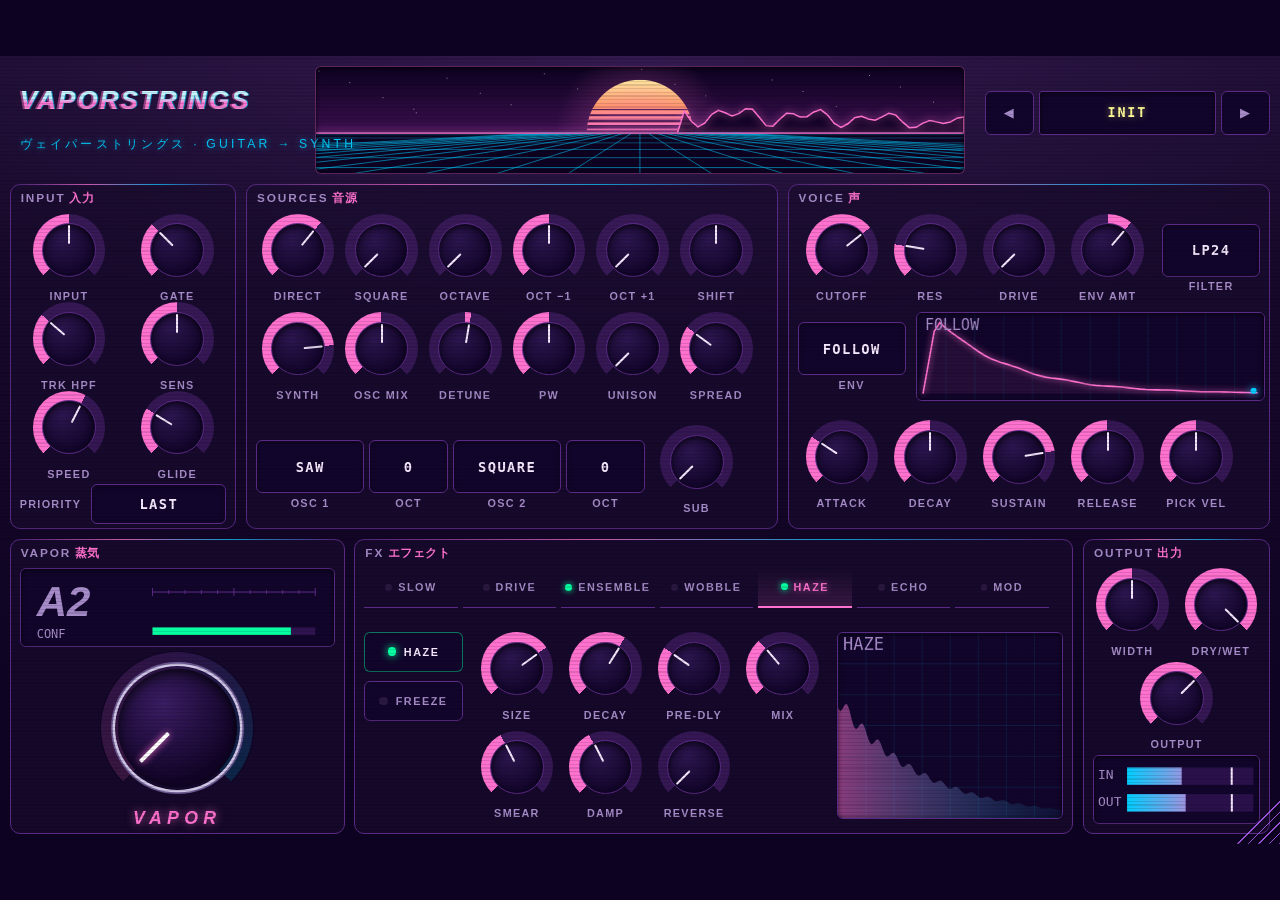
==== plugins/vaporstrings/Design/index.html @ a4a99c62 "feat(vaporstrings): Phase 2.1.1 skeleton - WebView UI + signal path Implemented: APVTS with all 82 p" ====
<!DOCTYPE html>
<html lang="en">
<head>
<meta charset="UTF-8">
<meta name="viewport" content="width=device-width, initial-scale=1.0">
<title>VaporStrings</title>
<!-- GENERATED by plugins/vaporstrings/tools/build-ui.js from Design/v1-ui-map.json — do not hand-edit.
     webview-008/011: all CSS and JavaScript are inline; no external files. -->
<style>


:root {
  
  --cols: 50;
  --rows: 27.5;

  
  --apc-letterbox: #000;

  
  --plate:      #1a1a1f;
  --plate-2:    #232329;
  --surface:    #101014;
  --inset:      #0a0a0d;
  --rule:       #3a3a45;
  --rule-2:     #2a2a33;
  --ink:        #f0f0f5;
  --ink-2:      #a0a0a5;
  --accent:     #ffc300;
  --grip-ink:   #4a4a55;

  --r-control:  4px;
  --r-panel:    6px;
  --font-ui:    "Roboto Mono", ui-monospace, monospace;

  --sh-recess:  inset 0 1px 3px rgba(0,0,0,.55);
  --sh-raised:  0 1px 0 rgba(255,255,255,.06), 0 3px 6px rgba(0,0,0,.35);
}


html {
  font-size: min(calc(100vw / var(--cols)), calc(100vh / var(--rows)));
}
body {
  margin: 0;
  min-height: 100vh;
  display: grid;
  place-items: center;
  overflow: hidden;
  background: var(--apc-letterbox);
  font-family: var(--font-ui);
  -webkit-user-select: none;
  user-select: none;
}


.apc-plate {
  position: relative;
  width:  calc(var(--cols) * 1rem);
  height: calc(var(--rows) * 1rem);
  background: var(--plate);
  overflow: hidden;
}


.apc-plate .apc-cell { position: absolute; box-sizing: border-box; }
.apc-cell { box-sizing: border-box; }


.apc-grip {
  position: absolute;
  right: 0;
  bottom: 0;
  width: 2.5rem;
  height: 2.5rem;
  cursor: nwse-resize;
  touch-action: none;
  z-index: 90;
}
.apc-grip::before {
  content: "";
  position: absolute;
  inset: 0;
  clip-path: polygon(100% 0, 0 100%, 100% 100%);
  background:
    repeating-linear-gradient(-45deg,
      var(--grip-ink) 0 1px,
      transparent 1px calc(.375rem));
  opacity: .8;
}
.apc-grip:hover::before { opacity: 1; }


.apc-section {
  position: absolute;
  box-sizing: border-box;
  background: var(--plate-2);
  border: 1px solid var(--rule-2);
  border-radius: var(--r-panel);
}




.apc-micro  { font-size: max(9px, .5rem);  }
.apc-label  { font-size: max(10px, .625rem); }
.apc-readout{ font-size: max(11px, .75rem); }




.apc-knob { display: flex; flex-direction: column; align-items: center; gap: .25rem; }
.apc-knob-dial {
  position: relative;
  flex: 1;
  aspect-ratio: 1;
  border-radius: 50%;
  background:
    radial-gradient(circle at 35% 30%, var(--plate-2), var(--inset) 75%);
  border: 1px solid var(--rule);
  box-shadow: var(--sh-raised);
}
.apc-knob-pointer {
  position: absolute;
  left: 50%; top: 8%;
  width: max(1px, .09rem);
  height: 30%;
  background: var(--accent);
  transform-origin: 50% 140%;
  transform: translateX(-50%) rotate(-135deg);
}
.apc-knob-label, .apc-ctl-label {
  font-size: var(--t-label, .5rem);
  font-weight: 600;
  letter-spacing: .12em;
  text-transform: uppercase;
  color: var(--ink-2);
  white-space: nowrap;
}


.apc-sec-tag {
  position: absolute; left: .375rem; top: .1875rem;
  font-size: .4rem; font-weight: 600; letter-spacing: .12em;
  text-transform: uppercase; color: var(--ink-2); opacity: .55;
  white-space: nowrap; pointer-events: none;
}


.apc-flip { display: flex; flex-direction: column; align-items: center; gap: .1875rem; }
.apc-flip-cap {
  position: relative;
  flex: 1;
  width: 100%;
  min-height: 1.25rem;
  border: 1px solid var(--rule);
  border-radius: var(--r-control);
  background: var(--plate-2);
  color: var(--ink);
  font-family: var(--font-ui);
  font-size: var(--t-value, .625rem);
  font-weight: 600;
  letter-spacing: .1em;
  cursor: pointer;
  box-shadow: var(--sh-raised);
}
.apc-flip-cap::after {
  content: ""; position: absolute; inset: 0;
  border-radius: inherit; pointer-events: none;
  box-shadow: var(--sh-recess); opacity: .4;
}
.apc-flip-cap:active { filter: brightness(1.15); }


.apc-psw {
  display: flex; align-items: center; justify-content: center;
  gap: .375rem;
  border: 1px solid var(--rule);
  border-radius: var(--r-control);
  background: var(--plate-2);
  color: var(--ink-2);
  font-family: var(--font-ui);
  font-size: var(--t-label, .5rem);
  font-weight: 600;
  letter-spacing: .14em;
  cursor: pointer;
  box-shadow: var(--sh-raised);
}
.apc-psw .led {
  width: .5rem; height: .5rem; border-radius: 50%;
  background: var(--ink-2); opacity: .35;
}
.apc-psw[aria-checked="true"] { color: var(--ink); }
.apc-psw[aria-checked="true"] .led {
  background: var(--accent); opacity: 1;
  box-shadow: 0 0 .5rem var(--accent);
}


.apc-fader { display: flex; flex-direction: column; align-items: center; gap: .25rem; }
.apc-fader-track {
  position: relative; flex: 1; width: .375rem;
  background: var(--inset); border-radius: 2px;
  box-shadow: var(--sh-recess);
}
.apc-fader-cap {
  position: absolute; left: 50%; top: 20%;
  width: 1.5rem; height: .625rem;
  transform: translate(-50%, -50%);
  background: var(--plate-2);
  border: 1px solid var(--rule);
  border-radius: 2px;
  box-shadow: var(--sh-raised);
}


.apc-screen {
  display: flex; align-items: center; justify-content: center;
  background: var(--inset);
  border-radius: 3px;
  box-shadow: var(--sh-recess);
  color: var(--accent);
  font-size: var(--t-readout, .6875rem);
  font-weight: 600;
  letter-spacing: .08em;
  font-variant-numeric: tabular-nums;
}


.apc-well {
  position: relative; overflow: hidden;
  background: var(--inset);
  border-radius: var(--r-control);
}
.apc-well::after {
  content: ""; position: absolute; inset: 0;
  border-radius: inherit; box-shadow: var(--sh-recess);
  pointer-events: none; z-index: 2;
}
.apc-well canvas { position: absolute; inset: 0; width: 100%; height: 100%; }


.apc-chip {
  display: flex; align-items: center; justify-content: center;
  border: 1px solid var(--rule-2);
  border-radius: 2px;
  background: var(--plate-2);
  color: var(--ink-2);
  font-family: var(--font-ui);
  font-size: var(--t-micro, .4375rem);
  font-weight: 600;
  letter-spacing: .1em;
  cursor: pointer;
}
.apc-chip:hover { border-color: var(--accent); color: var(--accent); }

:root {
  --cols: 65;
  --rows: 40;
  --apc-letterbox: var(--surface);
  --plate: #1a0b2e;
  --surface: #0d0221;
  --inset: #12052b;
  --rule: #5b2a86;
  --ink: #f6e9ff;
  --ink-dim: #a58bc7;
  --accent: #ff71ce;
  --accent-2: #01cdfe;
  --accent-3: #05ffa1;
  --accent-4: #b967ff;
  --sun: #fffb96;
  --warn: #ff4f6d;
  --grip-ink: #b967ff;
  --r-control: 6px;
  --r-panel: 10px;
  --font-ui: "Segoe UI", "Helvetica Neue", Arial, sans-serif;
  --font-display: "Eurostile", "Microgramma", "Segoe UI Black", "Arial Black", sans-serif;
  --font-mono: "Cascadia Mono", "Consolas", ui-monospace, monospace;
  --sh-recess: inset 0 1px 4px rgba(0,0,0,.7);
  --sh-raised: 0 0 0 1px rgba(255,113,206,.25), 0 4px 12px rgba(1,205,254,.18);
}

:root {
  --plate-2: #22103a;
  --rule-2: #3a1a5c;
  --ink-2: var(--ink-dim);
  --track: rgba(91, 42, 134, .45);
  --t-label: .55rem;
  --t-value: .7rem;
  --t-micro: .55rem;
  --t-readout: .75rem;
}

body { background: var(--surface); color: var(--ink); }

.apc-plate {
  background:
    radial-gradient(120% 60% at 50% 0%, rgba(185, 103, 255, .16), transparent 60%),
    linear-gradient(180deg, var(--plate) 0%, var(--surface) 100%);
}

.apc-plate::after {
  content: ""; position: absolute; inset: 0; pointer-events: none; z-index: 80;
  background: repeating-linear-gradient(180deg, transparent 0 .125rem, rgba(0, 0, 0, .12) .125rem .1875rem);
}

.apc-section {
  background: rgba(26, 11, 46, .65);
  border: 1px solid var(--rule);
  border-radius: var(--r-panel);
}
.apc-section::before {
  content: ""; position: absolute; left: .5rem; right: .5rem; top: -1px; height: 1px;
  background: linear-gradient(90deg, transparent, var(--accent), var(--accent-2), transparent);
  opacity: .8;
}
#sec-header { background: transparent; border: none; }
#sec-header::before { display: none; }
.apc-sec-tag {
  font-size: .6rem; opacity: 1; color: var(--ink-dim); top: .3rem; left: .5rem;
  letter-spacing: .16em;
}
.apc-sec-tag b { color: var(--accent); font-weight: 600; margin-left: .3em; letter-spacing: .05em; }

#ctl-title {
  display: flex; align-items: center;
  font-family: var(--font-display); font-size: 1.32rem; font-weight: 900; font-style: italic;
  letter-spacing: .08em; text-transform: uppercase; white-space: nowrap;
  background: linear-gradient(180deg, #ffffff 0%, #b9f2ff 45%, #ff71ce 55%, #ffd5f2 100%);
  -webkit-background-clip: text; background-clip: text; color: transparent;
  filter: drop-shadow(.06rem 0 0 rgba(1, 205, 254, .7)) drop-shadow(-.06rem 0 0 rgba(255, 113, 206, .5));
}
#ctl-subtitle {
  display: flex; align-items: center;
  font-size: .62rem; color: var(--accent-2); letter-spacing: .26em; white-space: nowrap;
  text-shadow: 0 0 .4rem rgba(1, 205, 254, .6);
}

.apc-well { background: var(--inset); border: 1px solid var(--rule); }
#cv-horizon { border-color: rgba(255, 113, 206, .35); }

.apc-knob { gap: .2rem; cursor: ns-resize; touch-action: none; }
.apc-knob-dial {
  --s: 0deg; --e: 0deg; --arc: var(--accent);
  border: none; box-shadow: none;
  background:
    conic-gradient(from -135deg, transparent 0 var(--s), var(--arc) var(--s) var(--e), transparent var(--e) 360deg),
    conic-gradient(from -135deg, var(--track) 0 270deg, transparent 270deg 360deg);
  transition: filter .15s;
}
.apc-knob-dial::before {
  content: ""; position: absolute; inset: 13%; border-radius: 50%;
  background: radial-gradient(circle at 38% 30%, #2d1650, var(--inset) 72%);
  border: 1px solid var(--rule);
  box-shadow: inset 0 .1rem .3rem rgba(0, 0, 0, .7);
}
.apc-knob-pointer {
  z-index: 1; top: 16%; height: 26%; width: max(1px, .1rem);
  background: var(--ink); border-radius: .05rem;
  transform-origin: 50% 131%;
}
.apc-knob:hover .apc-knob-dial::before { border-color: var(--accent-4); }
.apc-knob.is-active .apc-knob-dial { filter: drop-shadow(0 0 .35rem rgba(255, 113, 206, .65)); }
.apc-knob.is-neg .apc-knob-dial { --arc: var(--accent-2); }
.apc-knob .apc-ctl-label, .apc-knob .apc-knob-label { font-size: var(--t-label); color: var(--ink-dim); }
.apc-knob.show-value .apc-ctl-label {
  color: var(--ink); font-family: var(--font-mono); letter-spacing: .02em; text-transform: none;
}

.apc-knob.hero .apc-knob-dial {
  background:
    conic-gradient(from -135deg, #ff71ce 0deg, #b967ff 135deg, #01cdfe 270deg, transparent 270deg 360deg);
  -webkit-mask: none;
}
.apc-knob.hero .apc-knob-dial::after {   
  content: ""; position: absolute; inset: -1px; border-radius: 50%;
  background: conic-gradient(from -135deg, transparent 0 var(--e), rgba(13, 2, 33, .82) var(--e) 270deg, transparent 270deg);
}
.apc-knob.hero .apc-knob-dial::before {
  inset: 9%; z-index: 1;
  background:
    radial-gradient(circle at 50% 50%, rgba(255, 113, 206, calc(var(--v, 0) * 45 / 100)), transparent 62%),
    radial-gradient(circle at 38% 30%, #3a1d63, #120428 70%);
  border: .18rem solid transparent;
  background-clip: padding-box;
  box-shadow: 0 0 0 .12rem #cfc6e6, 0 0 0 .2rem #6b5a92, inset 0 .2rem .6rem rgba(0, 0, 0, .7),
              0 0 calc(.3rem + var(--v, 0) * 1.6rem) rgba(255, 113, 206, calc(.25 + var(--v, 0) * .6));
}
.apc-knob.hero .apc-knob-pointer { z-index: 2; width: .2rem; background: #fff; box-shadow: 0 0 .4rem var(--accent); top: 14%; }
.apc-knob.hero .apc-ctl-label {
  font-family: var(--font-display); font-size: .9rem; font-style: italic; letter-spacing: .3em;
  color: var(--accent); text-shadow: 0 0 .5rem rgba(255, 113, 206, .7);
}
@media (prefers-reduced-motion: no-preference) {
  .apc-knob.hero.is-hot .apc-knob-dial::before { animation: vs-shimmer 2.4s linear infinite; }
}
@keyframes vs-shimmer { 50% { filter: brightness(1.18) hue-rotate(-12deg); } }

.apc-flip-cap {
  background: var(--inset); border: 1px solid var(--rule); box-shadow: none;
  font-family: var(--font-mono); font-size: var(--t-value); color: var(--ink);
  min-height: 0;
}
.apc-flip-cap:hover { border-color: var(--accent-2); }
.apc-flip .apc-ctl-label { font-size: var(--t-label); color: var(--ink-dim); }
.apc-flip.inline { flex-direction: row-reverse; gap: .5rem; }
.apc-flip.inline .apc-flip-cap { flex: 1; height: 100%; }
.apc-flip.inline .apc-ctl-label { flex: none; }

.apc-psw {
  background: var(--inset); border: 1px solid var(--rule); box-shadow: none;
  font-size: var(--t-label); color: var(--ink-dim);
}
.apc-psw .led { background: #2a1840; opacity: 1; width: .45rem; height: .45rem; }
.apc-psw[aria-checked="true"] { color: var(--ink); border-color: rgba(5, 255, 161, .45); }
.apc-psw[aria-checked="true"] .led { background: var(--accent-3); box-shadow: 0 0 .45rem var(--accent-3); }
#ctl-haze_freeze[aria-checked="true"] { border-color: rgba(1, 205, 254, .55); }
#ctl-haze_freeze[aria-checked="true"] .led { background: var(--accent-2); box-shadow: 0 0 .5rem var(--accent-2); }
@media (prefers-reduced-motion: no-preference) {
  #ctl-haze_freeze[aria-checked="true"] .led { animation: vs-pulse 1.6s ease-in-out infinite; }
}
@keyframes vs-pulse { 50% { opacity: .35; } }
.is-dim { opacity: .38; }

.apc-chip {
  background: transparent; border: none; border-bottom: 1px solid var(--rule); border-radius: 0;
  color: var(--ink-dim); font-size: var(--t-micro); gap: .3rem; letter-spacing: .14em;
}
.apc-chip:hover { color: var(--ink); border-color: var(--accent-4); }
.vs-tab .led { width: .35rem; height: .35rem; border-radius: 50%; background: #2a1840; flex: none; }
.vs-tab.is-on .led { background: var(--accent-3); box-shadow: 0 0 .35rem var(--accent-3); }
.vs-tab.is-frozen .led { background: var(--accent-2); box-shadow: 0 0 .35rem var(--accent-2); }
.vs-tab.is-current {
  color: var(--accent); border-bottom: .125rem solid var(--accent);
  background: linear-gradient(0deg, rgba(255, 113, 206, .14), transparent);
  text-shadow: 0 0 .4rem rgba(255, 113, 206, .6);
}
#ctl-preset-prev, #ctl-preset-next {
  border: 1px solid var(--rule); border-radius: var(--r-control); background: var(--inset);
  font-size: .6rem; color: var(--ink-dim);
}

.apc-plate [data-page] { display: none; }
.apc-plate[data-fx="fx-slow"]  [data-page="fx-slow"],
.apc-plate[data-fx="fx-drive"] [data-page="fx-drive"],
.apc-plate[data-fx="fx-ens"]   [data-page="fx-ens"],
.apc-plate[data-fx="fx-wob"]   [data-page="fx-wob"],
.apc-plate[data-fx="fx-haze"]  [data-page="fx-haze"],
.apc-plate[data-fx="fx-echo"]  [data-page="fx-echo"],
.apc-plate[data-fx="fx-mod"]   [data-page="fx-mod"] { display: flex; }

.apc-screen {
  background: var(--inset); border: 1px solid var(--rule); color: var(--sun);
  font-family: var(--font-mono); font-size: .68rem; letter-spacing: .14em; cursor: pointer;
  text-shadow: 0 0 .35rem rgba(255, 251, 150, .45);
}
.apc-screen:hover { border-color: var(--accent-2); }
.vs-menu {
  position: absolute; z-index: 95; display: none;
  background: #12052bf2; border: 1px solid var(--accent-4); border-radius: var(--r-control);
  box-shadow: 0 .4rem 1.2rem rgba(0, 0, 0, .6), 0 0 .8rem rgba(185, 103, 255, .3);
  padding: .25rem 0; min-width: 9rem;
}
.vs-menu.open { display: block; }
.vs-menu div {
  padding: .3rem .8rem; font-family: var(--font-mono); font-size: .62rem; letter-spacing: .12em; color: var(--ink);
  cursor: pointer; white-space: nowrap;
}
.vs-menu div:hover { background: rgba(255, 113, 206, .18); color: var(--accent); }
.vs-menu div.sel { color: var(--sun); }

.apc-grip { --grip-ink: var(--accent-4); }

</style>
</head>
<body>
<div class="apc-plate" data-fx="fx-haze">
<div class="apc-cell apc-section" id="sec-header" style="left:0rem;top:0rem;width:65rem;height:6.25rem;"><span class="apc-sec-tag"></span></div>
<div class="apc-cell apc-section" id="sec-input" style="left:0.5rem;top:6.5rem;width:11.5rem;height:17.5rem;"><span class="apc-sec-tag">INPUT<b>入力</b></span></div>
<div class="apc-cell apc-section" id="sec-sources" style="left:12.5rem;top:6.5rem;width:27rem;height:17.5rem;"><span class="apc-sec-tag">SOURCES<b>音源</b></span></div>
<div class="apc-cell apc-section" id="sec-voice" style="left:40rem;top:6.5rem;width:24.5rem;height:17.5rem;"><span class="apc-sec-tag">VOICE<b>声</b></span></div>
<div class="apc-cell apc-section" id="sec-core" style="left:0.5rem;top:24.5rem;width:17rem;height:15rem;"><span class="apc-sec-tag">VAPOR<b>蒸気</b></span></div>
<div class="apc-cell apc-section" id="sec-fx" style="left:18rem;top:24.5rem;width:36.5rem;height:15rem;"><span class="apc-sec-tag">FX<b>エフェクト</b></span></div>
<div class="apc-cell apc-section" id="sec-output" style="left:55rem;top:24.5rem;width:9.5rem;height:15rem;"><span class="apc-sec-tag">OUTPUT<b>出力</b></span></div>
<div class="apc-cell apc-well" id="cv-horizon" style="left:16rem;top:0.5rem;width:33rem;height:5.5rem;"><canvas data-fit="fit_horizon"></canvas></div>
<div class="apc-cell apc-well" id="cv-env-curve" style="left:46.5rem;top:13rem;width:17.75rem;height:4.5rem;"><canvas data-fit="fit_env_curve"></canvas></div>
<div class="apc-cell apc-well" id="cv-tracking" style="left:1rem;top:26rem;width:16rem;height:4rem;"><canvas data-fit="fit_tracking"></canvas></div>
<div class="apc-cell apc-well" id="cv-fx-scope" style="left:42.5rem;top:29.25rem;width:11.5rem;height:9.5rem;"><canvas data-fit="fit_fx_scope"></canvas></div>
<div class="apc-cell apc-well" id="cv-io-meters" style="left:55.5rem;top:35.5rem;width:8.5rem;height:3.5rem;"><canvas data-fit="fit_io_meters"></canvas></div>
<div class="apc-cell" id="ctl-title" style="left:1rem;top:1rem;width:14rem;height:2.5rem;">VAPORSTRINGS</div>
<div class="apc-cell" id="ctl-subtitle" style="left:1rem;top:3.75rem;width:14rem;height:1.5rem;">ヴェイパーストリングス · GUITAR → SYNTH</div>
<button class="apc-cell apc-chip" id="ctl-preset-prev" style="left:50rem;top:1.75rem;width:2.5rem;height:2.25rem;">◀</button>
<div class="apc-cell apc-screen" id="ctl-preset-name" style="left:52.75rem;top:1.75rem;width:9rem;height:2.25rem;">—</div>
<button class="apc-cell apc-chip" id="ctl-preset-next" style="left:62rem;top:1.75rem;width:2.5rem;height:2.25rem;">▶</button>
<div class="apc-cell apc-knob" id="ctl-in_gain" data-param="in_gain" style="left:1rem;top:8rem;width:5rem;height:4.5rem;"><div class="apc-knob-dial"><div class="apc-knob-pointer"></div></div><div class="apc-ctl-label">INPUT</div></div>
<div class="apc-cell apc-knob" id="ctl-gate_thresh" data-param="gate_thresh" style="left:6.5rem;top:8rem;width:5rem;height:4.5rem;"><div class="apc-knob-dial"><div class="apc-knob-pointer"></div></div><div class="apc-ctl-label">GATE</div></div>
<div class="apc-cell apc-knob" id="ctl-track_hpf" data-param="track_hpf" style="left:1rem;top:12.5rem;width:5rem;height:4.5rem;"><div class="apc-knob-dial"><div class="apc-knob-pointer"></div></div><div class="apc-ctl-label">TRK HPF</div></div>
<div class="apc-cell apc-knob" id="ctl-track_sens" data-param="track_sens" style="left:6.5rem;top:12.5rem;width:5rem;height:4.5rem;"><div class="apc-knob-dial"><div class="apc-knob-pointer"></div></div><div class="apc-ctl-label">SENS</div></div>
<div class="apc-cell apc-knob" id="ctl-track_speed" data-param="track_speed" style="left:1rem;top:17rem;width:5rem;height:4.5rem;"><div class="apc-knob-dial"><div class="apc-knob-pointer"></div></div><div class="apc-ctl-label">SPEED</div></div>
<div class="apc-cell apc-knob" id="ctl-glide" data-param="glide" style="left:6.5rem;top:17rem;width:5rem;height:4.5rem;"><div class="apc-knob-dial"><div class="apc-knob-pointer"></div></div><div class="apc-ctl-label">GLIDE</div></div>
<div class="apc-cell apc-flip inline" id="ctl-note_priority" data-param="note_priority" style="left:1rem;top:21.75rem;width:10.5rem;height:2rem;"><button class="apc-flip-cap"><span class="apc-flip-value"></span></button><div class="apc-ctl-label">PRIORITY</div></div>
<div class="apc-cell apc-knob" id="ctl-src_direct_lvl" data-param="src_direct_lvl" style="left:13rem;top:8rem;width:4.25rem;height:4.5rem;"><div class="apc-knob-dial"><div class="apc-knob-pointer"></div></div><div class="apc-ctl-label">DIRECT</div></div>
<div class="apc-cell apc-knob" id="ctl-direct_square" data-param="direct_square" style="left:17.25rem;top:8rem;width:4.25rem;height:4.5rem;"><div class="apc-knob-dial"><div class="apc-knob-pointer"></div></div><div class="apc-ctl-label">SQUARE</div></div>
<div class="apc-cell apc-knob" id="ctl-src_oct_lvl" data-param="src_oct_lvl" style="left:21.5rem;top:8rem;width:4.25rem;height:4.5rem;"><div class="apc-knob-dial"><div class="apc-knob-pointer"></div></div><div class="apc-ctl-label">OCTAVE</div></div>
<div class="apc-cell apc-knob" id="ctl-oct_down" data-param="oct_down" style="left:25.75rem;top:8rem;width:4.25rem;height:4.5rem;"><div class="apc-knob-dial"><div class="apc-knob-pointer"></div></div><div class="apc-ctl-label">OCT −1</div></div>
<div class="apc-cell apc-knob" id="ctl-oct_up" data-param="oct_up" style="left:30rem;top:8rem;width:4.25rem;height:4.5rem;"><div class="apc-knob-dial"><div class="apc-knob-pointer"></div></div><div class="apc-ctl-label">OCT +1</div></div>
<div class="apc-cell apc-knob" id="ctl-oct_shift" data-param="oct_shift" style="left:34.25rem;top:8rem;width:4.25rem;height:4.5rem;"><div class="apc-knob-dial"><div class="apc-knob-pointer"></div></div><div class="apc-ctl-label">SHIFT</div></div>
<div class="apc-cell apc-knob" id="ctl-src_synth_lvl" data-param="src_synth_lvl" style="left:13rem;top:13rem;width:4.25rem;height:4.5rem;"><div class="apc-knob-dial"><div class="apc-knob-pointer"></div></div><div class="apc-ctl-label">SYNTH</div></div>
<div class="apc-cell apc-knob" id="ctl-osc_mix" data-param="osc_mix" style="left:17.25rem;top:13rem;width:4.25rem;height:4.5rem;"><div class="apc-knob-dial"><div class="apc-knob-pointer"></div></div><div class="apc-ctl-label">OSC MIX</div></div>
<div class="apc-cell apc-knob" id="ctl-osc2_detune" data-param="osc2_detune" style="left:21.5rem;top:13rem;width:4.25rem;height:4.5rem;"><div class="apc-knob-dial"><div class="apc-knob-pointer"></div></div><div class="apc-ctl-label">DETUNE</div></div>
<div class="apc-cell apc-knob" id="ctl-pulse_width" data-param="pulse_width" style="left:25.75rem;top:13rem;width:4.25rem;height:4.5rem;"><div class="apc-knob-dial"><div class="apc-knob-pointer"></div></div><div class="apc-ctl-label">PW</div></div>
<div class="apc-cell apc-knob" id="ctl-unison" data-param="unison" style="left:30rem;top:13rem;width:4.25rem;height:4.5rem;"><div class="apc-knob-dial"><div class="apc-knob-pointer"></div></div><div class="apc-ctl-label">UNISON</div></div>
<div class="apc-cell apc-knob" id="ctl-unison_spread" data-param="unison_spread" style="left:34.25rem;top:13rem;width:4.25rem;height:4.5rem;"><div class="apc-knob-dial"><div class="apc-knob-pointer"></div></div><div class="apc-ctl-label">SPREAD</div></div>
<div class="apc-cell apc-flip" id="ctl-osc1_wave" data-param="osc1_wave" style="left:13rem;top:19.5rem;width:5.5rem;height:3.5rem;"><button class="apc-flip-cap"><span class="apc-flip-value"></span></button><div class="apc-ctl-label">OSC 1</div></div>
<div class="apc-cell apc-flip" id="ctl-osc1_oct" data-param="osc1_oct" style="left:18.75rem;top:19.5rem;width:4rem;height:3.5rem;"><button class="apc-flip-cap"><span class="apc-flip-value"></span></button><div class="apc-ctl-label">OCT</div></div>
<div class="apc-cell apc-flip" id="ctl-osc2_wave" data-param="osc2_wave" style="left:23rem;top:19.5rem;width:5.5rem;height:3.5rem;"><button class="apc-flip-cap"><span class="apc-flip-value"></span></button><div class="apc-ctl-label">OSC 2</div></div>
<div class="apc-cell apc-flip" id="ctl-osc2_oct" data-param="osc2_oct" style="left:28.75rem;top:19.5rem;width:4rem;height:3.5rem;"><button class="apc-flip-cap"><span class="apc-flip-value"></span></button><div class="apc-ctl-label">OCT</div></div>
<div class="apc-cell apc-knob" id="ctl-sub_lvl" data-param="sub_lvl" style="left:33.25rem;top:18.75rem;width:4.25rem;height:4.5rem;"><div class="apc-knob-dial"><div class="apc-knob-pointer"></div></div><div class="apc-ctl-label">SUB</div></div>
<div class="apc-cell apc-knob" id="ctl-flt_cutoff" data-param="flt_cutoff" style="left:40.5rem;top:8rem;width:4.5rem;height:4.5rem;"><div class="apc-knob-dial"><div class="apc-knob-pointer"></div></div><div class="apc-ctl-label">CUTOFF</div></div>
<div class="apc-cell apc-knob" id="ctl-flt_res" data-param="flt_res" style="left:45rem;top:8rem;width:4.5rem;height:4.5rem;"><div class="apc-knob-dial"><div class="apc-knob-pointer"></div></div><div class="apc-ctl-label">RES</div></div>
<div class="apc-cell apc-knob" id="ctl-flt_drive" data-param="flt_drive" style="left:49.5rem;top:8rem;width:4.5rem;height:4.5rem;"><div class="apc-knob-dial"><div class="apc-knob-pointer"></div></div><div class="apc-ctl-label">DRIVE</div></div>
<div class="apc-cell apc-knob" id="ctl-flt_env_amt" data-param="flt_env_amt" style="left:54rem;top:8rem;width:4.5rem;height:4.5rem;"><div class="apc-knob-dial"><div class="apc-knob-pointer"></div></div><div class="apc-ctl-label">ENV AMT</div></div>
<div class="apc-cell apc-flip" id="ctl-flt_type" data-param="flt_type" style="left:59rem;top:8.5rem;width:5rem;height:3.5rem;"><button class="apc-flip-cap"><span class="apc-flip-value"></span></button><div class="apc-ctl-label">FILTER</div></div>
<div class="apc-cell apc-flip" id="ctl-env_mode" data-param="env_mode" style="left:40.5rem;top:13.5rem;width:5.5rem;height:3.5rem;"><button class="apc-flip-cap"><span class="apc-flip-value"></span></button><div class="apc-ctl-label">ENV</div></div>
<div class="apc-cell apc-knob" id="ctl-env_attack" data-param="env_attack" style="left:40.5rem;top:18.5rem;width:4.5rem;height:4.5rem;"><div class="apc-knob-dial"><div class="apc-knob-pointer"></div></div><div class="apc-ctl-label">ATTACK</div></div>
<div class="apc-cell apc-knob" id="ctl-env_decay" data-param="env_decay" style="left:45rem;top:18.5rem;width:4.5rem;height:4.5rem;"><div class="apc-knob-dial"><div class="apc-knob-pointer"></div></div><div class="apc-ctl-label">DECAY</div></div>
<div class="apc-cell apc-knob" id="ctl-env_sustain" data-param="env_sustain" style="left:49.5rem;top:18.5rem;width:4.5rem;height:4.5rem;"><div class="apc-knob-dial"><div class="apc-knob-pointer"></div></div><div class="apc-ctl-label">SUSTAIN</div></div>
<div class="apc-cell apc-knob" id="ctl-env_release" data-param="env_release" style="left:54rem;top:18.5rem;width:4.5rem;height:4.5rem;"><div class="apc-knob-dial"><div class="apc-knob-pointer"></div></div><div class="apc-ctl-label">RELEASE</div></div>
<div class="apc-cell apc-knob" id="ctl-vel_sens" data-param="vel_sens" style="left:58.5rem;top:18.5rem;width:4.5rem;height:4.5rem;"><div class="apc-knob-dial"><div class="apc-knob-pointer"></div></div><div class="apc-ctl-label">PICK VEL</div></div>
<div class="apc-cell apc-knob hero" id="ctl-vapor" data-param="vapor" style="left:4.5rem;top:30.25rem;width:9rem;height:9rem;"><div class="apc-knob-dial"><div class="apc-knob-pointer"></div></div><div class="apc-ctl-label">VAPOR</div></div>
<button class="apc-cell apc-chip vs-tab" id="ctl-tab-slow" data-tab="fx-slow" style="left:18.5rem;top:26rem;width:4.75rem;height:2rem;"><span class="led"></span>SLOW</button>
<button class="apc-cell apc-chip vs-tab" id="ctl-tab-drive" data-tab="fx-drive" style="left:23.5rem;top:26rem;width:4.75rem;height:2rem;"><span class="led"></span>DRIVE</button>
<button class="apc-cell apc-chip vs-tab" id="ctl-tab-ens" data-tab="fx-ens" style="left:28.5rem;top:26rem;width:4.75rem;height:2rem;"><span class="led"></span>ENSEMBLE</button>
<button class="apc-cell apc-chip vs-tab" id="ctl-tab-wob" data-tab="fx-wob" style="left:33.5rem;top:26rem;width:4.75rem;height:2rem;"><span class="led"></span>WOBBLE</button>
<button class="apc-cell apc-chip vs-tab" id="ctl-tab-haze" data-tab="fx-haze" style="left:38.5rem;top:26rem;width:4.75rem;height:2rem;"><span class="led"></span>HAZE</button>
<button class="apc-cell apc-chip vs-tab" id="ctl-tab-echo" data-tab="fx-echo" style="left:43.5rem;top:26rem;width:4.75rem;height:2rem;"><span class="led"></span>ECHO</button>
<button class="apc-cell apc-chip vs-tab" id="ctl-tab-mod" data-tab="fx-mod" style="left:48.5rem;top:26rem;width:4.75rem;height:2rem;"><span class="led"></span>MOD</button>
<button class="apc-cell apc-psw" id="ctl-haze_on" data-param="haze_on" data-page="fx-haze" aria-checked="false" style="left:18.5rem;top:29.25rem;width:5rem;height:2rem;"><span class="led"></span><span>HAZE</span></button>
<button class="apc-cell apc-psw" id="ctl-haze_freeze" data-param="haze_freeze" data-page="fx-haze" aria-checked="false" style="left:18.5rem;top:31.75rem;width:5rem;height:2rem;"><span class="led"></span><span>FREEZE</span></button>
<div class="apc-cell apc-knob" id="ctl-haze_size" data-param="haze_size" data-page="fx-haze" style="left:24rem;top:29.25rem;width:4.5rem;height:4.5rem;"><div class="apc-knob-dial"><div class="apc-knob-pointer"></div></div><div class="apc-ctl-label">SIZE</div></div>
<div class="apc-cell apc-knob" id="ctl-haze_decay" data-param="haze_decay" data-page="fx-haze" style="left:28.5rem;top:29.25rem;width:4.5rem;height:4.5rem;"><div class="apc-knob-dial"><div class="apc-knob-pointer"></div></div><div class="apc-ctl-label">DECAY</div></div>
<div class="apc-cell apc-knob" id="ctl-haze_predelay" data-param="haze_predelay" data-page="fx-haze" style="left:33rem;top:29.25rem;width:4.5rem;height:4.5rem;"><div class="apc-knob-dial"><div class="apc-knob-pointer"></div></div><div class="apc-ctl-label">PRE-DLY</div></div>
<div class="apc-cell apc-knob" id="ctl-haze_mix" data-param="haze_mix" data-page="fx-haze" style="left:37.5rem;top:29.25rem;width:4.5rem;height:4.5rem;"><div class="apc-knob-dial"><div class="apc-knob-pointer"></div></div><div class="apc-ctl-label">MIX</div></div>
<div class="apc-cell apc-knob" id="ctl-haze_mod" data-param="haze_mod" data-page="fx-haze" style="left:24rem;top:34.25rem;width:4.5rem;height:4.5rem;"><div class="apc-knob-dial"><div class="apc-knob-pointer"></div></div><div class="apc-ctl-label">SMEAR</div></div>
<div class="apc-cell apc-knob" id="ctl-haze_damp" data-param="haze_damp" data-page="fx-haze" style="left:28.5rem;top:34.25rem;width:4.5rem;height:4.5rem;"><div class="apc-knob-dial"><div class="apc-knob-pointer"></div></div><div class="apc-ctl-label">DAMP</div></div>
<div class="apc-cell apc-knob" id="ctl-haze_reverse" data-param="haze_reverse" data-page="fx-haze" style="left:33rem;top:34.25rem;width:4.5rem;height:4.5rem;"><div class="apc-knob-dial"><div class="apc-knob-pointer"></div></div><div class="apc-ctl-label">REVERSE</div></div>
<button class="apc-cell apc-psw" id="ctl-slow_on" data-param="slow_on" data-page="fx-slow" aria-checked="false" style="left:18.5rem;top:29.25rem;width:5rem;height:2rem;"><span class="led"></span><span>SLOW</span></button>
<div class="apc-cell apc-knob" id="ctl-slow_pitch" data-param="slow_pitch" data-page="fx-slow" style="left:24rem;top:29.25rem;width:4.5rem;height:4.5rem;"><div class="apc-knob-dial"><div class="apc-knob-pointer"></div></div><div class="apc-ctl-label">PITCH</div></div>
<div class="apc-cell apc-knob" id="ctl-slow_drift" data-param="slow_drift" data-page="fx-slow" style="left:28.5rem;top:29.25rem;width:4.5rem;height:4.5rem;"><div class="apc-knob-dial"><div class="apc-knob-pointer"></div></div><div class="apc-ctl-label">DRIFT</div></div>
<button class="apc-cell apc-psw" id="ctl-drive_on" data-param="drive_on" data-page="fx-drive" aria-checked="false" style="left:18.5rem;top:29.25rem;width:5rem;height:2rem;"><span class="led"></span><span>DRIVE</span></button>
<div class="apc-cell apc-flip" id="ctl-drive_mode" data-param="drive_mode" data-page="fx-drive" style="left:18.5rem;top:31.75rem;width:5rem;height:3.5rem;"><button class="apc-flip-cap"><span class="apc-flip-value"></span></button><div class="apc-ctl-label">MODE</div></div>
<div class="apc-cell apc-knob" id="ctl-drive_amt" data-param="drive_amt" data-page="fx-drive" style="left:24rem;top:29.25rem;width:4.5rem;height:4.5rem;"><div class="apc-knob-dial"><div class="apc-knob-pointer"></div></div><div class="apc-ctl-label">AMOUNT</div></div>
<div class="apc-cell apc-knob" id="ctl-drive_tone" data-param="drive_tone" data-page="fx-drive" style="left:28.5rem;top:29.25rem;width:4.5rem;height:4.5rem;"><div class="apc-knob-dial"><div class="apc-knob-pointer"></div></div><div class="apc-ctl-label">TONE</div></div>
<button class="apc-cell apc-psw" id="ctl-ens_on" data-param="ens_on" data-page="fx-ens" aria-checked="false" style="left:18.5rem;top:29.25rem;width:5rem;height:2rem;"><span class="led"></span><span>ENSEMBLE</span></button>
<div class="apc-cell apc-flip" id="ctl-ens_mode" data-param="ens_mode" data-page="fx-ens" style="left:18.5rem;top:31.75rem;width:5rem;height:3.5rem;"><button class="apc-flip-cap"><span class="apc-flip-value"></span></button><div class="apc-ctl-label">MODE</div></div>
<div class="apc-cell apc-knob" id="ctl-ens_rate" data-param="ens_rate" data-page="fx-ens" style="left:24rem;top:29.25rem;width:4.5rem;height:4.5rem;"><div class="apc-knob-dial"><div class="apc-knob-pointer"></div></div><div class="apc-ctl-label">RATE</div></div>
<div class="apc-cell apc-knob" id="ctl-ens_depth" data-param="ens_depth" data-page="fx-ens" style="left:28.5rem;top:29.25rem;width:4.5rem;height:4.5rem;"><div class="apc-knob-dial"><div class="apc-knob-pointer"></div></div><div class="apc-ctl-label">DEPTH</div></div>
<div class="apc-cell apc-knob" id="ctl-ens_mix" data-param="ens_mix" data-page="fx-ens" style="left:33rem;top:29.25rem;width:4.5rem;height:4.5rem;"><div class="apc-knob-dial"><div class="apc-knob-pointer"></div></div><div class="apc-ctl-label">MIX</div></div>
<button class="apc-cell apc-psw" id="ctl-wob_on" data-param="wob_on" data-page="fx-wob" aria-checked="false" style="left:18.5rem;top:29.25rem;width:5rem;height:2rem;"><span class="led"></span><span>WOBBLE</span></button>
<div class="apc-cell apc-knob" id="ctl-wob_wow" data-param="wob_wow" data-page="fx-wob" style="left:24rem;top:29.25rem;width:4.5rem;height:4.5rem;"><div class="apc-knob-dial"><div class="apc-knob-pointer"></div></div><div class="apc-ctl-label">WOW</div></div>
<div class="apc-cell apc-knob" id="ctl-wob_flutter" data-param="wob_flutter" data-page="fx-wob" style="left:28.5rem;top:29.25rem;width:4.5rem;height:4.5rem;"><div class="apc-knob-dial"><div class="apc-knob-pointer"></div></div><div class="apc-ctl-label">FLUTTER</div></div>
<div class="apc-cell apc-knob" id="ctl-wob_age" data-param="wob_age" data-page="fx-wob" style="left:33rem;top:29.25rem;width:4.5rem;height:4.5rem;"><div class="apc-knob-dial"><div class="apc-knob-pointer"></div></div><div class="apc-ctl-label">AGE</div></div>
<div class="apc-cell apc-knob" id="ctl-wob_dropout" data-param="wob_dropout" data-page="fx-wob" style="left:37.5rem;top:29.25rem;width:4.5rem;height:4.5rem;"><div class="apc-knob-dial"><div class="apc-knob-pointer"></div></div><div class="apc-ctl-label">DROPOUTS</div></div>
<button class="apc-cell apc-psw" id="ctl-echo_on" data-param="echo_on" data-page="fx-echo" aria-checked="false" style="left:18.5rem;top:29.25rem;width:5rem;height:2rem;"><span class="led"></span><span>ECHO</span></button>
<button class="apc-cell apc-psw" id="ctl-echo_sync" data-param="echo_sync" data-page="fx-echo" aria-checked="false" style="left:18.5rem;top:31.75rem;width:5rem;height:2rem;"><span class="led"></span><span>SYNC</span></button>
<div class="apc-cell apc-flip" id="ctl-echo_div" data-param="echo_div" data-page="fx-echo" style="left:18.5rem;top:34.25rem;width:5rem;height:3.5rem;"><button class="apc-flip-cap"><span class="apc-flip-value"></span></button><div class="apc-ctl-label">DIVISION</div></div>
<div class="apc-cell apc-knob" id="ctl-echo_time" data-param="echo_time" data-page="fx-echo" style="left:24rem;top:29.25rem;width:4.5rem;height:4.5rem;"><div class="apc-knob-dial"><div class="apc-knob-pointer"></div></div><div class="apc-ctl-label">TIME</div></div>
<div class="apc-cell apc-knob" id="ctl-echo_fb" data-param="echo_fb" data-page="fx-echo" style="left:28.5rem;top:29.25rem;width:4.5rem;height:4.5rem;"><div class="apc-knob-dial"><div class="apc-knob-pointer"></div></div><div class="apc-ctl-label">FEEDBACK</div></div>
<div class="apc-cell apc-knob" id="ctl-echo_tone" data-param="echo_tone" data-page="fx-echo" style="left:33rem;top:29.25rem;width:4.5rem;height:4.5rem;"><div class="apc-knob-dial"><div class="apc-knob-pointer"></div></div><div class="apc-ctl-label">TONE</div></div>
<div class="apc-cell apc-knob" id="ctl-echo_mix" data-param="echo_mix" data-page="fx-echo" style="left:37.5rem;top:29.25rem;width:4.5rem;height:4.5rem;"><div class="apc-knob-dial"><div class="apc-knob-pointer"></div></div><div class="apc-ctl-label">MIX</div></div>
<div class="apc-cell apc-flip" id="ctl-lfo1_shape" data-param="lfo1_shape" data-page="fx-mod" style="left:18.5rem;top:29.75rem;width:4.5rem;height:3.5rem;"><button class="apc-flip-cap"><span class="apc-flip-value"></span></button><div class="apc-ctl-label">LFO 1</div></div>
<div class="apc-cell apc-flip" id="ctl-lfo1_dest" data-param="lfo1_dest" data-page="fx-mod" style="left:23.25rem;top:29.75rem;width:5.25rem;height:3.5rem;"><button class="apc-flip-cap"><span class="apc-flip-value"></span></button><div class="apc-ctl-label">DEST</div></div>
<div class="apc-cell apc-knob" id="ctl-lfo1_rate" data-param="lfo1_rate" data-page="fx-mod" style="left:28.75rem;top:29.25rem;width:4.25rem;height:4.5rem;"><div class="apc-knob-dial"><div class="apc-knob-pointer"></div></div><div class="apc-ctl-label">RATE</div></div>
<div class="apc-cell apc-knob" id="ctl-lfo1_amt" data-param="lfo1_amt" data-page="fx-mod" style="left:33.25rem;top:29.25rem;width:4.25rem;height:4.5rem;"><div class="apc-knob-dial"><div class="apc-knob-pointer"></div></div><div class="apc-ctl-label">AMOUNT</div></div>
<button class="apc-cell apc-psw" id="ctl-lfo1_sync" data-param="lfo1_sync" data-page="fx-mod" aria-checked="false" style="left:37.75rem;top:30.25rem;width:4.25rem;height:2rem;"><span class="led"></span><span>SYNC</span></button>
<div class="apc-cell apc-flip" id="ctl-lfo2_shape" data-param="lfo2_shape" data-page="fx-mod" style="left:18.5rem;top:34.75rem;width:4.5rem;height:3.5rem;"><button class="apc-flip-cap"><span class="apc-flip-value"></span></button><div class="apc-ctl-label">LFO 2</div></div>
<div class="apc-cell apc-flip" id="ctl-lfo2_dest" data-param="lfo2_dest" data-page="fx-mod" style="left:23.25rem;top:34.75rem;width:5.25rem;height:3.5rem;"><button class="apc-flip-cap"><span class="apc-flip-value"></span></button><div class="apc-ctl-label">DEST</div></div>
<div class="apc-cell apc-knob" id="ctl-lfo2_rate" data-param="lfo2_rate" data-page="fx-mod" style="left:28.75rem;top:34.25rem;width:4.25rem;height:4.5rem;"><div class="apc-knob-dial"><div class="apc-knob-pointer"></div></div><div class="apc-ctl-label">RATE</div></div>
<div class="apc-cell apc-knob" id="ctl-lfo2_amt" data-param="lfo2_amt" data-page="fx-mod" style="left:33.25rem;top:34.25rem;width:4.25rem;height:4.5rem;"><div class="apc-knob-dial"><div class="apc-knob-pointer"></div></div><div class="apc-ctl-label">AMOUNT</div></div>
<button class="apc-cell apc-psw" id="ctl-lfo2_sync" data-param="lfo2_sync" data-page="fx-mod" aria-checked="false" style="left:37.75rem;top:35.25rem;width:4.25rem;height:2rem;"><span class="led"></span><span>SYNC</span></button>
<div class="apc-cell apc-knob" id="ctl-width" data-param="width" style="left:55.25rem;top:26rem;width:4.5rem;height:4.5rem;"><div class="apc-knob-dial"><div class="apc-knob-pointer"></div></div><div class="apc-ctl-label">WIDTH</div></div>
<div class="apc-cell apc-knob" id="ctl-dry_wet" data-param="dry_wet" style="left:59.75rem;top:26rem;width:4.5rem;height:4.5rem;"><div class="apc-knob-dial"><div class="apc-knob-pointer"></div></div><div class="apc-ctl-label">DRY/WET</div></div>
<div class="apc-cell apc-knob" id="ctl-out_gain" data-param="out_gain" style="left:57.5rem;top:30.75rem;width:4.5rem;height:4.5rem;"><div class="apc-knob-dial"><div class="apc-knob-pointer"></div></div><div class="apc-ctl-label">OUTPUT</div></div>
<div class="apc-grip" id="ctl-grip" title="Drag to resize"></div>
</div>
<script>
/* webview-008: the ENTIRE UI runtime lives in this single inline script. */
window.VS_NATIVE = typeof window.__JUCE__ !== "undefined";
(function () {
/*!
  ==============================================================================

   This file is part of the JUCE framework.
   Copyright (c) Raw Material Software Limited

   JUCE is an open source framework subject to commercial or open source
   licensing.

   By downloading, installing, or using the JUCE framework, or combining the
   JUCE framework with any other source code, object code, content or any other
   copyrightable work, you agree to the terms of the JUCE End User Licence
   Agreement, and all incorporated terms including the JUCE Privacy Policy and
   the JUCE Website Terms of Service, as applicable, which will bind you. If you
   do not agree to the terms of these agreements, we will not license the JUCE
   framework to you, and you must discontinue the installation or download
   process and cease use of the JUCE framework.

   JUCE End User Licence Agreement: https://juce.com/legal/juce-9-licence/
   JUCE Privacy Policy: https://juce.com/juce-privacy-policy
   JUCE Website Terms of Service: https://juce.com/juce-website-terms-of-service/

   Or:

   You may also use this code under the terms of the AGPLv3:
   https://www.gnu.org/licenses/agpl-3.0.en.html

   THE JUCE FRAMEWORK IS PROVIDED "AS IS" WITHOUT ANY WARRANTY, AND ALL
   WARRANTIES, WHETHER EXPRESSED OR IMPLIED, INCLUDING WARRANTY OF
   MERCHANTABILITY OR FITNESS FOR A PARTICULAR PURPOSE, ARE DISCLAIMED.

  ==============================================================================
*/
var __getOwnPropSymbols = Object.getOwnPropertySymbols;
var __hasOwnProp = Object.prototype.hasOwnProperty;
var __propIsEnum = Object.prototype.propertyIsEnumerable;
var __typeError = (msg) => {
  throw TypeError(msg);
};
var __objRest = (source, exclude) => {
  var target = {};
  for (var prop in source)
    if (__hasOwnProp.call(source, prop) && exclude.indexOf(prop) < 0)
      target[prop] = source[prop];
  if (source != null && __getOwnPropSymbols)
    for (var prop of __getOwnPropSymbols(source)) {
      if (exclude.indexOf(prop) < 0 && __propIsEnum.call(source, prop))
        target[prop] = source[prop];
    }
  return target;
};
var __accessCheck = (obj, member, msg) => member.has(obj) || __typeError("Cannot " + msg);
var __privateAdd = (obj, member, value) => member.has(obj) ? __typeError("Cannot add the same private member more than once") : member instanceof WeakSet ? member.add(obj) : member.set(obj, value);
var __privateMethod = (obj, member, method) => (__accessCheck(obj, member, "access private method"), method);

// src/check_native_interop.ts
var JuceInitialisationData = class {
  constructor() {
    this.__juce__platform = [];
    this.__juce__functions = [];
    this.__juce__registeredGlobalEventIds = [];
    this.__juce__sliders = [];
    this.__juce__toggles = [];
    this.__juce__comboBoxes = [];
  }
};
var ListenerList = class {
  constructor() {
    this.listeners = /* @__PURE__ */ new Map();
    this.listenerId = 0;
  }
  addListener(fn) {
    const newListenerId = this.listenerId++;
    this.listeners.set(newListenerId, fn);
    return newListenerId;
  }
  removeListener(id) {
    if (this.listeners.has(id)) {
      this.listeners.delete(id);
    }
  }
  callListeners(payload) {
    for (const [, value] of this.listeners) {
      value(payload);
    }
  }
};
var EventListenerList = class {
  constructor() {
    this.eventListeners = /* @__PURE__ */ new Map();
  }
  addEventListener(eventId, fn) {
    let list = this.eventListeners.get(eventId);
    if (!list) {
      list = new ListenerList();
      this.eventListeners.set(eventId, list);
    }
    const id = list.addListener(fn);
    return [eventId, id];
  }
  removeEventListener([eventId, id]) {
    var _a;
    (_a = this.eventListeners.get(eventId)) == null ? void 0 : _a.removeListener(id);
  }
  emitEvent(eventId, object) {
    var _a;
    (_a = this.eventListeners.get(eventId)) == null ? void 0 : _a.callListeners(object);
  }
};
var Backend = class {
  constructor() {
    this.listeners = new EventListenerList();
  }
  /**
   * Registers a function to listen to events emitted by the backend. The backend can
   * emit such events by calling WebBrowserComponent::emitEventIfBrowserIsVisible.
   *
   * @param eventId The identifier of the emitted event.
   * @param fn      The function to be called when the event is received.
   */
  addEventListener(eventId, fn) {
    return this.listeners.addEventListener(eventId, fn);
  }
  removeEventListener(handle) {
    this.listeners.removeEventListener(handle);
  }
  /**
   * Sends an event from the frontend to the native backend.
   *
   * @param eventId The identifier of the event to emit.
   * @param object  The payload to send along with the event.
   */
  emitEvent(eventId, object) {
    window.__JUCE__.postMessage(
      JSON.stringify({ eventId, payload: object })
    );
  }
  /**
   * Internal function called by the JUCE backend implementation.
   *
   * User Javascript code running inside the WebView should not call this
   * function.
   *
   * @param eventId The identifier of the event to emit.
   * @param object  The JSON-encoded payload to send along with the event.
   */
  emitByBackend(eventId, object) {
    this.listeners.emitEvent(eventId, JSON.parse(object));
  }
};
if (typeof window.__JUCE__ !== "undefined" && typeof window.__JUCE__.getAndroidUserScripts !== "undefined" && typeof window.inAndroidUserScriptEval === "undefined") {
  window.inAndroidUserScriptEval = true;
  (0, eval)(window.__JUCE__.getAndroidUserScripts());
  delete window.inAndroidUserScriptEval;
}
if (typeof window.__JUCE__ === "undefined") {
  console.warn(
    "The 'window.__JUCE__' object is undefined. Native integration features will not work. Defining a placeholder 'window.__JUCE__' object."
  );
  window.__JUCE__ = {};
}
if (typeof window.__JUCE__.postMessage === "undefined") {
  window.__JUCE__.postMessage = function() {
  };
}
if (typeof window.__JUCE__.initialisationData === "undefined") {
  window.__JUCE__.initialisationData = new JuceInitialisationData();
}
if (typeof window.__JUCE__.backend === "undefined") {
  window.__JUCE__.backend = new Backend();
}

// src/index.ts
var PromiseHandler = class {
  constructor() {
    this.lastPromiseId = 0;
    this.promises = /* @__PURE__ */ new Map();
    window.__JUCE__.backend.addEventListener("__juce__complete", (payload) => {
      const { promiseId, result } = payload;
      const entry = this.promises.get(promiseId);
      if (entry) {
        entry.resolve(result);
        this.promises.delete(promiseId);
      }
    });
  }
  createPromise() {
    const promiseId = this.lastPromiseId++;
    const result = new Promise((resolve, reject) => {
      this.promises.set(promiseId, { resolve, reject });
    });
    return [promiseId, result];
  }
};
var promiseHandler = new PromiseHandler();
function getNativeFunction(name) {
  if (!window.__JUCE__.initialisationData.__juce__functions.includes(name))
    console.warn(
      `Creating native function binding for '${name}', which is unknown to the backend`
    );
  const f = (...args) => {
    const [promiseId, result] = promiseHandler.createPromise();
    window.__JUCE__.backend.emitEvent("__juce__invoke", {
      name,
      params: args,
      resultId: promiseId
    });
    return result;
  };
  return f;
}
var versionCheckFunctionName = "__juce__reportJuceFrameworkWebViewVersion";
if (window.__JUCE__.initialisationData.__juce__functions.includes(
  versionCheckFunctionName
)) {
  getNativeFunction(versionCheckFunctionName)(
    "1.0.0"
  ).then((backendVersion) => {
    if (backendVersion !== "1.0.0") {
      console.warn(
        `The backend expected a @juce-framework/webview version of ${backendVersion}, but got ${"1.0.0"}. You should use matching backend and frontend versions.`
      );
    }
  });
}
var ListenerList2 = class {
  constructor() {
    this.listeners = /* @__PURE__ */ new Map();
    this.listenerId = 0;
  }
  addListener(fn) {
    const newListenerId = this.listenerId++;
    this.listeners.set(newListenerId, fn);
    return newListenerId;
  }
  removeListener(id) {
    if (this.listeners.has(id)) {
      this.listeners.delete(id);
    }
  }
  callListeners() {
    for (const [, value] of this.listeners) {
      value();
    }
  }
};
var BasicControl_valueChangedEventId = "valueChanged";
var BasicControl_propertiesChangedId = "propertiesChanged";
var SliderControl_sliderDragStartedEventId = "sliderDragStarted";
var SliderControl_sliderDragEndedEventId = "sliderDragEnded";
var SliderState = class {
  constructor(name) {
    this.scaledValue = 0;
    this.properties = {
      start: 0,
      end: 1,
      skew: 1,
      name: "",
      label: "",
      numSteps: 100,
      interval: 0,
      parameterIndex: -1
    };
    this.valueChangedEvent = new ListenerList2();
    this.propertiesChangedEvent = new ListenerList2();
    if (!window.__JUCE__.initialisationData.__juce__sliders.includes(name))
      console.warn(
        "Creating SliderState for '" + name + "', which is unknown to the backend"
      );
    this.name = name;
    this.identifier = "__juce__slider" + this.name;
    window.__JUCE__.backend.addEventListener(
      this.identifier,
      (event) => this.handleEvent(event)
    );
    window.__JUCE__.backend.emitEvent(this.identifier, {
      eventType: "requestInitialUpdate"
    });
  }
  /**
   * Sets the normalised value of the corresponding backend parameter. This value is always in the
   * [0, 1] range (inclusive).
   *
   * The meaning of this range is the same as in the case of
   * AudioProcessorParameter::getValue() (C++).
   *
   * @param {String} name
   */
  setNormalisedValue(newValue) {
    this.scaledValue = this.snapToLegalValue(
      this.normalisedToScaledValue(newValue)
    );
    window.__JUCE__.backend.emitEvent(this.identifier, {
      eventType: BasicControl_valueChangedEventId,
      value: this.scaledValue
    });
  }
  /**
   * This function should be called first thing when the user starts interacting with the slider.
   */
  sliderDragStarted() {
    window.__JUCE__.backend.emitEvent(this.identifier, {
      eventType: SliderControl_sliderDragStartedEventId
    });
  }
  /**
   * This function should be called when the user finished the interaction with the slider.
   */
  sliderDragEnded() {
    window.__JUCE__.backend.emitEvent(this.identifier, {
      eventType: SliderControl_sliderDragEndedEventId
    });
  }
  /** Internal. */
  handleEvent(event) {
    const e = event;
    if (e.eventType === BasicControl_valueChangedEventId) {
      this.scaledValue = e.value;
      this.valueChangedEvent.callListeners();
    }
    if (e.eventType === BasicControl_propertiesChangedId) {
      let _a = e, { eventType: _ } = _a, rest = __objRest(_a, ["eventType"]);
      this.properties = rest;
      this.propertiesChangedEvent.callListeners();
    }
  }
  /**
   * Returns the scaled value of the parameter. This corresponds to the return value of
   * NormalisableRange::convertFrom0to1() (C++). This value will differ from a linear
   * [0, 1] range if a non-default NormalisableRange was set for the parameter.
   */
  getScaledValue() {
    return this.scaledValue;
  }
  /**
   * Returns the normalised value of the corresponding backend parameter. This value is always in the
   * [0, 1] range (inclusive).
   *
   * The meaning of this range is the same as in the case of
   * AudioProcessorParameter::getValue() (C++).
   *
   * @param {String} name
   */
  getNormalisedValue() {
    return Math.pow(
      (this.scaledValue - this.properties.start) / (this.properties.end - this.properties.start),
      this.properties.skew
    );
  }
  /** Internal. */
  normalisedToScaledValue(normalisedValue) {
    return Math.pow(normalisedValue, 1 / this.properties.skew) * (this.properties.end - this.properties.start) + this.properties.start;
  }
  /** Internal. */
  snapToLegalValue(value) {
    const interval = this.properties.interval;
    if (interval == 0) return value;
    const start = this.properties.start;
    const clamp = (val, min = 0, max = 1) => Math.max(min, Math.min(max, val));
    return clamp(
      start + interval * Math.floor((value - start) / interval + 0.5),
      this.properties.start,
      this.properties.end
    );
  }
};
var sliderStates = /* @__PURE__ */ new Map();
for (const sliderName of window.__JUCE__.initialisationData.__juce__sliders)
  sliderStates.set(sliderName, new SliderState(sliderName));
function getSliderState(name) {
  let state = sliderStates.get(name);
  if (!state) {
    state = new SliderState(name);
    sliderStates.set(name, state);
  }
  return state;
}
var ToggleState = class {
  constructor(name) {
    this.value = false;
    this.properties = {
      name: "",
      parameterIndex: -1
    };
    this.valueChangedEvent = new ListenerList2();
    this.propertiesChangedEvent = new ListenerList2();
    if (!window.__JUCE__.initialisationData.__juce__toggles.includes(name))
      console.warn(
        "Creating ToggleState for '" + name + "', which is unknown to the backend"
      );
    this.name = name;
    this.identifier = "__juce__toggle" + this.name;
    window.__JUCE__.backend.addEventListener(
      this.identifier,
      (event) => this.handleEvent(event)
    );
    window.__JUCE__.backend.emitEvent(this.identifier, {
      eventType: "requestInitialUpdate"
    });
  }
  /** Returns the value corresponding to the associated WebToggleRelay's (C++) state. */
  getValue() {
    return this.value;
  }
  /** Informs the backend to change the associated WebToggleRelay's (C++) state. */
  setValue(newValue) {
    this.value = newValue;
    window.__JUCE__.backend.emitEvent(this.identifier, {
      eventType: BasicControl_valueChangedEventId,
      value: this.value
    });
  }
  /** Internal. */
  handleEvent(event) {
    const e = event;
    if (e.eventType == BasicControl_valueChangedEventId) {
      this.value = e.value;
      this.valueChangedEvent.callListeners();
    }
    if (e.eventType == BasicControl_propertiesChangedId) {
      let _a = e, { eventType: _ } = _a, rest = __objRest(_a, ["eventType"]);
      this.properties = rest;
      this.propertiesChangedEvent.callListeners();
    }
  }
};
var toggleStates = /* @__PURE__ */ new Map();
for (const name of window.__JUCE__.initialisationData.__juce__toggles)
  toggleStates.set(name, new ToggleState(name));
function getToggleState(name) {
  let state = toggleStates.get(name);
  if (!state) {
    state = new ToggleState(name);
    toggleStates.set(name, state);
  }
  return state;
}
var ComboBoxState = class {
  constructor(name) {
    this.value = 0;
    this.properties = {
      name: "",
      parameterIndex: -1,
      choices: []
    };
    this.valueChangedEvent = new ListenerList2();
    this.propertiesChangedEvent = new ListenerList2();
    if (!window.__JUCE__.initialisationData.__juce__comboBoxes.includes(name))
      console.warn(
        "Creating ComboBoxState for '" + name + "', which is unknown to the backend"
      );
    this.name = name;
    this.identifier = "__juce__comboBox" + this.name;
    window.__JUCE__.backend.addEventListener(
      this.identifier,
      (event) => this.handleEvent(event)
    );
    window.__JUCE__.backend.emitEvent(this.identifier, {
      eventType: "requestInitialUpdate"
    });
  }
  /**
   * Returns the value corresponding to the associated WebComboBoxRelay's (C++) state.
   *
   * This is an index identifying which element of the properties.choices array is currently
   * selected.
   */
  getChoiceIndex() {
    return Math.round(this.value * (this.properties.choices.length - 1));
  }
  /**
   * Informs the backend to change the associated WebComboBoxRelay's (C++) state.
   *
   * This should be called with the index identifying the selected element from the
   * properties.choices array.
   */
  setChoiceIndex(index) {
    const numItems = this.properties.choices.length;
    this.value = numItems > 1 ? index / (numItems - 1) : 0;
    window.__JUCE__.backend.emitEvent(this.identifier, {
      eventType: BasicControl_valueChangedEventId,
      value: this.value
    });
  }
  /** Internal. */
  handleEvent(event) {
    const e = event;
    if (e.eventType == BasicControl_valueChangedEventId) {
      this.value = e.value;
      this.valueChangedEvent.callListeners();
    }
    if (e.eventType == BasicControl_propertiesChangedId) {
      let _a = e, { eventType: _ } = _a, rest = __objRest(_a, ["eventType"]);
      this.properties = rest;
      this.propertiesChangedEvent.callListeners();
    }
  }
};
var comboBoxStates = /* @__PURE__ */ new Map();
for (const name of window.__JUCE__.initialisationData.__juce__comboBoxes)
  comboBoxStates.set(name, new ComboBoxState(name));
function getComboBoxState(name) {
  let state = comboBoxStates.get(name);
  if (!state) {
    state = new ComboBoxState(name);
    comboBoxStates.set(name, state);
  }
  return state;
}
function getBackendResourceAddress(path) {
  const platform = window.__JUCE__.initialisationData.__juce__platform.length > 0 ? window.__JUCE__.initialisationData.__juce__platform[0] : "";
  if (platform == "windows" || platform == "android")
    return "https://juce.backend/" + path;
  if (platform == "macos" || platform == "ios" || platform == "linux")
    return "juce://juce.backend/" + path;
  console.warn(
    "getBackendResourceAddress() called, but no JUCE native backend is detected."
  );
  return path;
}
var _ControlParameterIndexUpdater_instances, getControlParameterIndex_fn;
var ControlParameterIndexUpdater = class {
  constructor(controlParameterIndexAnnotation) {
    __privateAdd(this, _ControlParameterIndexUpdater_instances);
    this.lastElement = null;
    this.lastControlParameterIndex = -1;
    this.controlParameterIndexAnnotation = controlParameterIndexAnnotation;
  }
  handleMouseMove(event) {
    const currentElement = document.elementFromPoint(
      event.clientX,
      event.clientY
    );
    if (currentElement === this.lastElement) return;
    this.lastElement = currentElement;
    let controlParameterIndex = -1;
    if (currentElement !== null)
      controlParameterIndex = __privateMethod(this, _ControlParameterIndexUpdater_instances, getControlParameterIndex_fn).call(this, currentElement);
    if (controlParameterIndex === this.lastControlParameterIndex) return;
    this.lastControlParameterIndex = controlParameterIndex;
    window.__JUCE__.backend.emitEvent(
      "__juce__controlParameterIndexChanged",
      controlParameterIndex
    );
  }
};
_ControlParameterIndexUpdater_instances = new WeakSet();
//==============================================================================
getControlParameterIndex_fn = function(element) {
  const isValidNonRootElement = (e) => {
    return e !== null && e !== document.documentElement;
  };
  while (isValidNonRootElement(element)) {
    if (element.hasAttribute(this.controlParameterIndexAnnotation)) {
      const attribute = element.getAttribute(
        this.controlParameterIndexAnnotation
      );
      const attributeValue = Number(attribute);
      if (attribute === null || Number.isNaN(attributeValue)) {
        console.error(
          `Expected the "${this.controlParameterIndexAnnotation}" attribute to be a number,
             got "${attributeValue}". You should set this attribute to the parameterIndex member
             of the corresponding SliderState, ToggleState or ComboBoxState object's properties.`
        );
        return -1;
      }
      return attributeValue;
    }
    element = element.parentElement;
  }
  return -1;
};

window.Juce = { getSliderState: getSliderState, getToggleState: getToggleState, getComboBoxState: getComboBoxState, getNativeFunction: getNativeFunction, getBackendResourceAddress: getBackendResourceAddress, ControlParameterIndexUpdater: ControlParameterIndexUpdater };
})();
/* bridge for apc-fit.js (expects window.__juce__.invoke) */
if (window.VS_NATIVE) window.__juce__ = { invoke: function (name) { var a = Array.prototype.slice.call(arguments, 1); return window.Juce.getNativeFunction(name).apply(null, a); } };
/* =============================================================================
   apc-fit.js — APC UI kit runtime (classic script; attaches window.APC)
   Layout geometry is pure CSS (see apc-core.css); this file covers only what
   CSS cannot: canvas backing-store fit and the in-page resize grip.
   webview-008: no ES modules — this file must stay classic-script safe.
   ============================================================================= */
(function () {
  "use strict";

  var NATIVE = (typeof window !== "undefined" && window.__juce__ &&
                typeof window.__juce__.invoke === "function")
    ? window.__juce__.invoke.bind(window.__juce__)
    : null;

  function invokeNative(name) {
    if (!NATIVE) return false;
    var args = Array.prototype.slice.call(arguments, 1);
    try { NATIVE.apply(null, [name].concat(args)); return true; }
    catch (e) { return false; }
  }

  /* ---- fitCanvas(cv, redraw[, opts]) ---------------------------------------
     Keeps a canvas backing store at device resolution: width = CSS box * dpr.
     redraw(ctx, w, h) paints in CSS px (ctx is pre-scaled by dpr).
     Re-fits via ResizeObserver. Returns { dispose }. */
  function fitCanvas(cv, redraw, opts) {
    opts = opts || {};
    var maxDpr = opts.maxDpr || 3;
    function fit() {
      var r = cv.getBoundingClientRect();
      var dpr = Math.min(window.devicePixelRatio || 1, maxDpr);
      var w = Math.max(1, Math.round(r.width * dpr));
      var h = Math.max(1, Math.round(r.height * dpr));
      if (cv.width !== w || cv.height !== h) {
        cv.width = w; cv.height = h;
      }
      var ctx = cv.getContext("2d");
      ctx.setTransform(dpr, 0, 0, dpr, 0, 0);
      redraw(ctx, r.width, r.height);
    }
    fit();
    var ro = (typeof ResizeObserver !== "undefined") ? new ResizeObserver(fit) : null;
    if (ro) ro.observe(cv); else window.addEventListener("resize", fit);
    return { dispose: function () { if (ro) ro.disconnect(); else window.removeEventListener("resize", fit); }, refit: fit };
  }

  /* ---- attachGrip(el[, opts]) ------------------------------------------------
     In-page corner resize gripper. Forwards accumulated drag deltas (CSS px =
     JUCE logical px) to the native `resizeGripStart` / `resizeGrip` functions.
     Falls back to a no-op outside JUCE so the preview stays safe in a browser. */
  function attachGrip(el, opts) {
    opts = opts || {};
    var origin = null;
    el.addEventListener("pointerdown", function (e) {
      if (e.button !== 0) return;
      origin = { x: e.clientX, y: e.clientY };
      try { el.setPointerCapture(e.pointerId); } catch (err) {}
      invokeNative("resizeGripStart");
      e.preventDefault();
    });
    el.addEventListener("pointermove", function (e) {
      if (!origin) return;
      var dx = e.clientX - origin.x;
      var dy = e.clientY - origin.y;
      invokeNative("resizeGrip", Math.round(dx), Math.round(dy));
      if (opts.onDrag) opts.onDrag(dx, dy);
    });
    function end() { if (origin) { origin = null; invokeNative("resizeGripEnd"); } }
    el.addEventListener("pointerup", end);
    el.addEventListener("pointercancel", end);
  }

  /* ---- mountKit(root) --------------------------------------------------------
     Auto-wires kit elements inside root: every .apc-grip gets drag forwarding,
     every canvas[data-fit] gets fitCanvas with an optional global redraw fn
     named by data-fit. */
  function mountKit(root) {
    root = root || document;
    Array.prototype.forEach.call(root.querySelectorAll(".apc-grip"), function (g) {
      attachGrip(g);
    });
    Array.prototype.forEach.call(root.querySelectorAll("canvas[data-fit]"), function (cv) {
      var fn = window[cv.getAttribute("data-fit")];
      if (typeof fn === "function") fitCanvas(cv, fn);
    });
  }

  window.APC = {
    invokeNative: invokeNative,
    fitCanvas: fitCanvas,
    attachGrip: attachGrip,
    mountKit: mountKit
  };
})();

window.VS_META = {"in_gain":{"type":"float","def":0,"name":"Input Gain","min":-24,"max":24,"fmt":"db"},"gate_thresh":{"type":"float","def":-60,"name":"Gate Threshold","min":-90,"max":0,"fmt":"db"},"track_hpf":{"type":"float","def":70,"name":"Tracking HPF","min":40,"max":400,"fmt":"hz","centre":120},"track_speed":{"type":"float","def":0.6,"name":"Tracking Speed","min":0,"max":1,"fmt":"pct"},"track_sens":{"type":"float","def":0.5,"name":"Tracking Sensitivity","min":0,"max":1,"fmt":"pct"},"note_priority":{"type":"choice","def":0,"name":"Note Priority","choices":["Last","Lowest","Highest"]},"glide":{"type":"float","def":30,"name":"Glide","min":0,"max":2000,"fmt":"ms","centre":200},"src_direct_lvl":{"type":"float","def":-6,"name":"Direct Level","min":-60,"max":6,"fmt":"dbInf","centre":-12},"direct_square":{"type":"float","def":0,"name":"Direct Square-Up","min":0,"max":1,"fmt":"pct"},"src_oct_lvl":{"type":"float","def":-60,"name":"Octave Layer Level","min":-60,"max":6,"fmt":"dbInf","centre":-12},"oct_down":{"type":"float","def":0.5,"name":"Octave Down Mix","min":0,"max":1,"fmt":"pct"},"oct_up":{"type":"float","def":0,"name":"Octave Up Mix","min":0,"max":1,"fmt":"pct"},"oct_shift":{"type":"float","def":0,"name":"Free Shift","min":-24,"max":24,"fmt":"st","bipolar":true},"src_synth_lvl":{"type":"float","def":0,"name":"Synth Level","min":-60,"max":6,"fmt":"dbInf","centre":-12},"osc1_wave":{"type":"choice","def":0,"name":"Osc 1 Wave","choices":["Saw","Square","Pulse","Triangle","Sine"]},"osc1_oct":{"type":"int","def":0,"name":"Osc 1 Octave","min":-2,"max":2,"fmt":"oct"},"osc2_wave":{"type":"choice","def":1,"name":"Osc 2 Wave","choices":["Saw","Square","Pulse","Triangle","Sine"]},"osc2_oct":{"type":"int","def":0,"name":"Osc 2 Octave","min":-2,"max":2,"fmt":"oct"},"osc2_detune":{"type":"float","def":7,"name":"Osc 2 Detune","min":-100,"max":100,"fmt":"ct","bipolar":true},"osc_mix":{"type":"float","def":0.5,"name":"Osc 1/2 Mix","min":0,"max":1,"fmt":"pct"},"pulse_width":{"type":"float","def":0.5,"name":"Pulse Width","min":0.05,"max":0.95,"fmt":"pct"},"unison":{"type":"int","def":1,"name":"Unison Voices","min":1,"max":7,"fmt":"voices"},"unison_spread":{"type":"float","def":0.3,"name":"Unison Spread","min":0,"max":1,"fmt":"pct"},"sub_lvl":{"type":"float","def":0,"name":"Sub Osc Level","min":0,"max":1,"fmt":"pct"},"flt_type":{"type":"choice","def":0,"name":"Filter Type","choices":["LP24","LP12","BP","HP"]},"flt_cutoff":{"type":"float","def":4000,"name":"Cutoff","min":20,"max":20000,"fmt":"hz","centre":1000},"flt_res":{"type":"float","def":0.2,"name":"Resonance","min":0,"max":1,"fmt":"pct"},"flt_drive":{"type":"float","def":0,"name":"Filter Drive","min":0,"max":1,"fmt":"pct"},"flt_env_amt":{"type":"float","def":0.3,"name":"Filter Env Amount","min":-1,"max":1,"fmt":"bip","bipolar":true},"env_mode":{"type":"choice","def":0,"name":"Envelope Mode","choices":["Follow","ADSR","Swell"]},"env_attack":{"type":"float","def":5,"name":"Attack","min":0.5,"max":5000,"fmt":"ms","centre":100},"env_decay":{"type":"float","def":300,"name":"Decay","min":5,"max":5000,"fmt":"ms","centre":300},"env_sustain":{"type":"float","def":0.8,"name":"Sustain","min":0,"max":1,"fmt":"pct"},"env_release":{"type":"float","def":400,"name":"Release","min":5,"max":10000,"fmt":"ms","centre":400},"vel_sens":{"type":"float","def":0.5,"name":"Pick Velocity Sens","min":0,"max":1,"fmt":"pct"},"slow_on":{"type":"bool","def":0,"name":"Slowdown On"},"slow_pitch":{"type":"float","def":-3,"name":"Slowdown Pitch","min":-12,"max":12,"fmt":"st","bipolar":true},"slow_drift":{"type":"float","def":0.1,"name":"Pitch Drift","min":0,"max":1,"fmt":"pct"},"drive_on":{"type":"bool","def":0,"name":"Drive On"},"drive_mode":{"type":"choice","def":0,"name":"Drive Mode","choices":["Tape","Tube","Fuzz","Bitcrush"]},"drive_amt":{"type":"float","def":0.3,"name":"Drive Amount","min":0,"max":1,"fmt":"pct"},"drive_tone":{"type":"float","def":0.5,"name":"Drive Tone","min":0,"max":1,"fmt":"pct"},"ens_on":{"type":"bool","def":1,"name":"Ensemble On"},"ens_mode":{"type":"choice","def":2,"name":"Ensemble Mode","choices":["Chorus I","Chorus II","Ensemble"]},"ens_rate":{"type":"float","def":0.6,"name":"Ensemble Rate","min":0.05,"max":8,"fmt":"hz","centre":1},"ens_depth":{"type":"float","def":0.5,"name":"Ensemble Depth","min":0,"max":1,"fmt":"pct"},"ens_mix":{"type":"float","def":0.5,"name":"Ensemble Mix","min":0,"max":1,"fmt":"pct"},"wob_on":{"type":"bool","def":0,"name":"Wobble On"},"wob_wow":{"type":"float","def":0.3,"name":"Wow","min":0,"max":1,"fmt":"pct"},"wob_flutter":{"type":"float","def":0.2,"name":"Flutter","min":0,"max":1,"fmt":"pct"},"wob_age":{"type":"float","def":0.2,"name":"Age","min":0,"max":1,"fmt":"pct"},"wob_dropout":{"type":"float","def":0,"name":"Dropouts","min":0,"max":1,"fmt":"pct"},"haze_on":{"type":"bool","def":1,"name":"Haze On"},"haze_size":{"type":"float","def":0.7,"name":"Haze Size","min":0,"max":1,"fmt":"pct"},"haze_decay":{"type":"float","def":6,"name":"Haze Decay","min":0.2,"max":30,"fmt":"s","centre":3},"haze_predelay":{"type":"float","def":20,"name":"Haze Pre-Delay","min":0,"max":500,"fmt":"ms","centre":80},"haze_mod":{"type":"float","def":0.4,"name":"Haze Smear Mod","min":0,"max":1,"fmt":"pct"},"haze_damp":{"type":"float","def":0.4,"name":"Haze Damping","min":0,"max":1,"fmt":"pct"},"haze_reverse":{"type":"float","def":0,"name":"Reverse Swell","min":0,"max":1,"fmt":"pct"},"haze_freeze":{"type":"bool","def":0,"name":"Freeze"},"haze_mix":{"type":"float","def":0.35,"name":"Haze Mix","min":0,"max":1,"fmt":"pct"},"echo_on":{"type":"bool","def":0,"name":"Echo On"},"echo_sync":{"type":"bool","def":1,"name":"Echo Sync"},"echo_time":{"type":"float","def":375,"name":"Echo Time","min":10,"max":2000,"fmt":"ms","centre":400},"echo_div":{"type":"choice","def":6,"name":"Echo Division","choices":["1/32","1/16T","1/16","1/16D","1/8T","1/8","1/8D","1/4T","1/4","1/4D","1/2","1/1"]},"echo_fb":{"type":"float","def":0.35,"name":"Echo Feedback","min":0,"max":0.95,"fmt":"pct"},"echo_tone":{"type":"float","def":0.5,"name":"Echo Tone","min":0,"max":1,"fmt":"pct"},"echo_mix":{"type":"float","def":0.25,"name":"Echo Mix","min":0,"max":1,"fmt":"pct"},"lfo1_shape":{"type":"choice","def":0,"name":"LFO 1 Shape","choices":["Sine","Triangle","Saw","Square","S&H"]},"lfo1_rate":{"type":"float","def":1,"name":"LFO 1 Rate","min":0.01,"max":20,"fmt":"hz","centre":1},"lfo1_sync":{"type":"bool","def":0,"name":"LFO 1 Sync"},"lfo1_dest":{"type":"choice","def":0,"name":"LFO 1 Destination","choices":["Cutoff","Pitch","PWM","Ens Depth","Haze Size","Volume"]},"lfo1_amt":{"type":"float","def":0,"name":"LFO 1 Amount","min":-1,"max":1,"fmt":"bip","bipolar":true},"lfo2_shape":{"type":"choice","def":1,"name":"LFO 2 Shape","choices":["Sine","Triangle","Saw","Square","S&H"]},"lfo2_rate":{"type":"float","def":0.25,"name":"LFO 2 Rate","min":0.01,"max":20,"fmt":"hz","centre":1},"lfo2_sync":{"type":"bool","def":0,"name":"LFO 2 Sync"},"lfo2_dest":{"type":"choice","def":1,"name":"LFO 2 Destination","choices":["Cutoff","Pitch","PWM","Ens Depth","Haze Size","Volume"]},"lfo2_amt":{"type":"float","def":0,"name":"LFO 2 Amount","min":-1,"max":1,"fmt":"bip","bipolar":true},"vapor":{"type":"float","def":0,"name":"VAPOR Macro","min":0,"max":1,"fmt":"pct"},"width":{"type":"float","def":1,"name":"Stereo Width","min":0,"max":2,"fmt":"x"},"dry_wet":{"type":"float","def":1,"name":"Dry / Wet","min":0,"max":1,"fmt":"pct"},"out_gain":{"type":"float","def":0,"name":"Output Gain","min":-24,"max":12,"fmt":"db"}};
window.VS_PRESETS = [{"name":"INIT","values":{}},{"name":"NEON LEAD","values":{"track_speed":0.85,"glide":40,"src_direct_lvl":-18,"src_oct_lvl":-60,"src_synth_lvl":0,"osc1_wave":0,"osc2_wave":1,"osc2_detune":9,"unison":3,"unison_spread":0.25,"flt_type":0,"flt_cutoff":2500,"flt_res":0.35,"flt_env_amt":0.45,"env_mode":1,"env_attack":3,"env_decay":400,"env_sustain":0.7,"env_release":250,"ens_on":1,"ens_mix":0.25,"haze_on":1,"haze_mix":0.15,"echo_on":1,"echo_mix":0.2}},{"name":"MALL AT 3AM","values":{"env_mode":2,"env_attack":900,"src_direct_lvl":-12,"src_synth_lvl":0,"osc1_wave":0,"osc2_wave":0,"osc2_detune":12,"unison":5,"unison_spread":0.6,"src_oct_lvl":-6,"oct_up":0.3,"slow_on":1,"slow_pitch":-3,"ens_depth":0.7,"ens_mix":0.6,"wob_on":1,"wob_wow":0.35,"wob_age":0.4,"haze_size":0.9,"haze_decay":12,"haze_mix":0.55,"haze_mod":0.7,"flt_cutoff":3000,"vapor":0.3}},{"name":"SUNSET BASS","values":{"note_priority":1,"track_speed":0.8,"sub_lvl":0.8,"osc1_oct":-1,"osc1_wave":1,"osc2_wave":0,"osc2_oct":-1,"src_oct_lvl":-3,"oct_down":1,"flt_type":1,"flt_cutoff":900,"flt_res":0.3,"env_mode":1,"env_attack":2,"env_decay":250,"env_sustain":0.5,"env_release":120,"drive_on":1,"drive_mode":0,"drive_amt":0.4,"ens_on":0,"haze_on":0}},{"name":"PLASTIC CHOIR","values":{"direct_square":0.8,"src_direct_lvl":-3,"src_oct_lvl":-3,"oct_up":0.8,"oct_down":0.2,"src_synth_lvl":-60,"flt_type":2,"flt_cutoff":1400,"flt_res":0.45,"ens_mode":2,"ens_depth":0.8,"ens_mix":0.7,"width":1.6,"haze_mix":0.3}},{"name":"BROKEN VHS","values":{"wob_on":1,"wob_wow":0.7,"wob_flutter":0.5,"wob_age":0.7,"wob_dropout":0.4,"drive_on":1,"drive_mode":3,"drive_amt":0.5,"haze_reverse":0.6,"haze_mix":0.4,"slow_on":1,"slow_pitch":-2,"slow_drift":0.5,"vapor":0.5}}];
/* =============================================================================
   VaporStrings UI runtime — inlined into index.html by tools/build-ui.js.
   Classic script only (webview-008). Depends on: window.Juce (inlined interop),
   window.APC (inlined apc-fit.js), window.VS_META / VS_PRESETS (generated).
   ============================================================================= */
(function () {
  "use strict";

  var Juce = window.Juce;
  var META = window.VS_META;           // id -> param def (from params.json)
  var NATIVE = !!window.VS_NATIVE;     // true inside the plugin, false in a browser

  /* ---------------------------------------------------------------- helpers */
  function clamp(v, lo, hi) { return v < lo ? lo : v > hi ? hi : v; }
  function $(sel, root) { return (root || document).querySelector(sel); }
  function $all(sel, root) { return Array.prototype.slice.call((root || document).querySelectorAll(sel)); }
  function skewFor(d) {
    if (d.centre == null) return 1;
    return Math.log(0.5) / Math.log((d.centre - d.min) / (d.max - d.min));
  }
  function nativeFn(name) {
    if (!NATIVE) return function () { return Promise.resolve(null); };
    return Juce.getNativeFunction(name);
  }

  /* ---------------------------------------------------------------- formatting */
  function fmt(id, v) {
    var d = META[id];
    if (!d) return String(v);
    if (d.type === "choice") return d.choices[Math.round(v)] || "";
    if (d.type === "bool") return v ? "ON" : "OFF";
    switch (d.fmt) {
      case "db":     return (v > 0 ? "+" : "") + v.toFixed(1) + " dB";
      case "dbInf":  return v <= d.min + 0.05 ? "-inf dB" : (v > 0 ? "+" : "") + v.toFixed(1) + " dB";
      case "hz":     return v >= 1000 ? (v / 1000).toFixed(v >= 10000 ? 1 : 2) + " kHz" : v >= 100 ? v.toFixed(0) + " Hz" : v >= 1 ? v.toFixed(1) + " Hz" : v.toFixed(2) + " Hz";
      case "ms":     return v >= 1000 ? (v / 1000).toFixed(2) + " s" : (v >= 100 ? v.toFixed(0) : v.toFixed(1)) + " ms";
      case "s":      return v.toFixed(v >= 10 ? 1 : 2) + " s";
      case "pct":    return Math.round(v * 100) + "%";
      case "st":     return (v > 0 ? "+" : "") + v.toFixed(Math.abs(v - Math.round(v)) < 0.005 ? 0 : 2) + " st";
      case "ct":     return (v > 0 ? "+" : "") + v.toFixed(0) + " ct";
      case "bip":    return (v > 0 ? "+" : "") + Math.round(v * 100) + "%";
      case "x":      return v.toFixed(2) + "x";
      case "oct":    return (v > 0 ? "+" : "") + Math.round(v);
      case "voices": return Math.round(v) + (Math.round(v) === 1 ? " voice" : " voices");
      default:       return v.toFixed(2);
    }
  }

  /* ---------------------------------------------------------------- param model
     Wraps the JUCE relay states so every control uses one API:
       get() -> scaled value, norm() -> 0..1, set(scaled), setNorm(n),
       begin()/end() gesture, onChange(fn).
     In a plain browser (no backend) values live locally (mock mode). */
  var params = {};

  function makeParam(id) {
    var d = META[id];
    var listeners = [];
    var p = { id: id, def: d, onChange: function (fn) { listeners.push(fn); } };
    function notify() { for (var i = 0; i < listeners.length; i++) listeners[i](p); }

    if (d.type === "bool") {
      var ts = Juce.getToggleState(id);
      if (!NATIVE) ts.value = !!d.def;
      ts.valueChangedEvent.addListener(notify);
      p.get = function () { return ts.getValue() ? 1 : 0; };
      p.norm = p.get;
      p.set = function (v) { ts.setValue(!!v); notify(); };
      p.setNorm = p.set;
      p.begin = p.end = function () {};
    } else if (d.type === "choice") {
      var cs = Juce.getComboBoxState(id);
      if (!NATIVE) { cs.properties.choices = d.choices.slice(); cs.value = d.choices.length > 1 ? d.def / (d.choices.length - 1) : 0; }
      cs.valueChangedEvent.addListener(notify);
      cs.propertiesChangedEvent.addListener(notify);
      p.count = function () { return (cs.properties.choices && cs.properties.choices.length) || d.choices.length; };
      p.get = function () { return cs.getChoiceIndex(); };
      p.norm = function () { var n = p.count(); return n > 1 ? p.get() / (n - 1) : 0; };
      p.set = function (i) { cs.setChoiceIndex(clamp(Math.round(i), 0, p.count() - 1)); notify(); };
      p.setNorm = function (n) { p.set(n * (p.count() - 1)); };
      p.choiceName = function (i) { var c = cs.properties.choices; return (c && c[i]) || d.choices[i] || ""; };
      p.begin = p.end = function () {};
    } else {
      var ss = Juce.getSliderState(id);
      if (!NATIVE) {
        ss.properties.start = d.min; ss.properties.end = d.max; ss.properties.skew = skewFor(d);
        ss.properties.interval = d.type === "int" ? 1 : 0;
        ss.scaledValue = d.def;
      }
      ss.valueChangedEvent.addListener(notify);
      ss.propertiesChangedEvent.addListener(notify);
      p.get = function () { return ss.getScaledValue(); };
      p.norm = function () { return clamp(ss.getNormalisedValue(), 0, 1); };
      p.setNorm = function (n) { ss.setNormalisedValue(clamp(n, 0, 1)); notify(); };
      p.set = function (v) {
        var pr = ss.properties, span = pr.end - pr.start;
        p.setNorm(span > 0 ? Math.pow(clamp((v - pr.start) / span, 0, 1), pr.skew) : 0);
      };
      p.begin = function () { ss.sliderDragStarted(); };
      p.end = function () { ss.sliderDragEnded(); };
    }
    return p;
  }

  Object.keys(META).forEach(function (id) { params[id] = makeParam(id); });
  window.VS_PARAMS = params; // debugging aid

  /* ---------------------------------------------------------------- knobs */
  function bindKnob(el) {
    var id = el.getAttribute("data-param");
    var p = params[id];
    if (!p) return;
    var d = p.def;
    var dial = $(".apc-knob-dial", el);
    var ptr = $(".apc-knob-pointer", el);
    var lab = $(".apc-ctl-label", el);
    var labelText = lab ? lab.textContent : "";
    var bip = !!d.bipolar;
    var hero = el.classList.contains("hero");
    var showing = false;

    function draw() {
      var n = p.norm();
      var ang = n * 270;
      var mid = bip ? 135 : 0;
      dial.style.setProperty("--s", Math.min(mid, ang) + "deg");
      dial.style.setProperty("--e", Math.max(mid, ang) + "deg");
      dial.style.setProperty("--v", n.toFixed(3));
      ptr.style.transform = "translateX(-50%) rotate(" + (ang - 135) + "deg)";
      el.classList.toggle("is-neg", bip && ang < mid);
      if (hero) el.classList.toggle("is-hot", n > 0.7);
      if (showing && lab) lab.textContent = fmt(id, p.get());
    }
    function showValue(on) {
      showing = on;
      el.classList.toggle("show-value", on);
      if (lab) lab.textContent = on ? fmt(id, p.get()) : labelText;
    }

    var drag = null;
    el.addEventListener("pointerdown", function (e) {
      if (e.button !== 0) return;
      e.preventDefault();
      try { el.setPointerCapture(e.pointerId); } catch (err) {}
      drag = { y: e.clientY, n: p.norm() };
      p.begin();
      el.classList.add("is-active");
      showValue(true);
    });
    el.addEventListener("pointermove", function (e) {
      if (!drag) return;
      var sens = e.shiftKey ? 1200 : 220;
      var plateH = $(".apc-plate").getBoundingClientRect().height / 40; // px per cell
      var dn = (drag.y - e.clientY) / (sens * plateH / 16);
      var nn = clamp(drag.n + dn, 0, 1);
      if (d.type === "int") {
        var steps = d.max - d.min;
        nn = Math.round(nn * steps) / steps;
      }
      p.setNorm(nn);
    });
    function endDrag() {
      if (!drag) return;
      drag = null;
      p.end();
      el.classList.remove("is-active");
      showValue(el.matches(":hover"));
    }
    el.addEventListener("pointerup", endDrag);
    el.addEventListener("pointercancel", endDrag);
    el.addEventListener("pointerenter", function () { showValue(true); });
    el.addEventListener("pointerleave", function () { if (!drag) showValue(false); });
    el.addEventListener("dblclick", function () { p.begin(); p.set(d.def); p.end(); });
    el.addEventListener("wheel", function (e) {
      e.preventDefault();
      var step = d.type === "int" ? 1 / (d.max - d.min) : (e.shiftKey ? 0.002 : 0.01);
      p.begin(); p.setNorm(p.norm() + (e.deltaY < 0 ? step : -step)); p.end();
    }, { passive: false });

    p.onChange(draw);
    draw();
  }

  /* ---------------------------------------------------------------- flips */
  function bindFlip(el) {
    var id = el.getAttribute("data-param");
    var p = params[id];
    if (!p) return;
    var d = p.def;
    var val = $(".apc-flip-value", el);
    var cap = $(".apc-flip-cap", el);

    function draw() {
      if (d.type === "choice") val.textContent = p.choiceName(p.get()).toUpperCase();
      else val.textContent = fmt(id, p.get());
    }
    function step(dir) {
      if (d.type === "choice") {
        var n = p.count();
        p.set((p.get() + dir + n) % n);
      } else {                       // int params shown as flips (octave)
        var span = d.max - d.min + 1;
        var v = Math.round(p.get()) - d.min;
        p.begin(); p.set(((v + dir) % span + span) % span + d.min); p.end();
      }
    }
    cap.addEventListener("click", function (e) { step(e.shiftKey ? -1 : 1); });
    cap.addEventListener("contextmenu", function (e) { e.preventDefault(); step(-1); });
    cap.addEventListener("wheel", function (e) { e.preventDefault(); step(e.deltaY < 0 ? 1 : -1); }, { passive: false });
    p.onChange(draw);
    draw();
  }

  /* ---------------------------------------------------------------- power switches */
  function bindSwitch(el) {
    var id = el.getAttribute("data-param");
    var p = params[id];
    if (!p) return;
    function draw() { el.setAttribute("aria-checked", p.get() ? "true" : "false"); }
    el.addEventListener("click", function () { p.set(p.get() ? 0 : 1); });
    p.onChange(draw);
    draw();
  }

  /* ---------------------------------------------------------------- dependent dimming */
  function linkDim(srcId, targetIds, dimWhenOn) {
    function apply() {
      var on = !!params[srcId].get();
      targetIds.forEach(function (t) {
        var el = document.getElementById("ctl-" + t);
        if (el) el.classList.toggle("is-dim", dimWhenOn ? on : !on);
      });
    }
    params[srcId].onChange(apply);
    apply();
  }

  /* ---------------------------------------------------------------- FX tabs */
  var plate = $(".apc-plate");
  var currentFx = "fx-haze";
  var TAB_POWER = { "fx-slow": "slow_on", "fx-drive": "drive_on", "fx-ens": "ens_on", "fx-wob": "wob_on",
                    "fx-haze": "haze_on", "fx-echo": "echo_on" };

  function selectFx(view) {
    currentFx = view;
    plate.setAttribute("data-fx", view);
    $all(".vs-tab").forEach(function (t) { t.classList.toggle("is-current", t.getAttribute("data-tab") === view); });
    try { localStorage.setItem("vs.fx", view); } catch (e) {}
  }
  function refreshTabLeds() {
    $all(".vs-tab").forEach(function (t) {
      var view = t.getAttribute("data-tab");
      var on;
      if (view === "fx-mod") on = Math.abs(params.lfo1_amt.get()) > 0.001 || Math.abs(params.lfo2_amt.get()) > 0.001;
      else on = !!params[TAB_POWER[view]].get();
      t.classList.toggle("is-on", on);
      t.classList.toggle("is-frozen", view === "fx-haze" && on && !!params.haze_freeze.get());
    });
  }
  $all(".vs-tab").forEach(function (t) {
    t.addEventListener("click", function () { selectFx(t.getAttribute("data-tab")); });
  });
  ["slow_on", "drive_on", "ens_on", "wob_on", "haze_on", "echo_on", "haze_freeze", "lfo1_amt", "lfo2_amt"]
    .forEach(function (id) { params[id].onChange(refreshTabLeds); });

  /* ---------------------------------------------------------------- presets */
  var presetNames = (window.VS_PRESETS || []).map(function (pr) { return pr.name; });
  var presetIndex = 0;
  var nameEl = document.getElementById("ctl-preset-name");
  var menu = document.createElement("div");
  menu.className = "vs-menu";
  plate.appendChild(menu);

  function showPreset(i, name) {
    presetIndex = i;
    nameEl.textContent = name || presetNames[i] || "—";
  }
  function applyPresetLocally(i) {      // browser mock only
    var pr = window.VS_PRESETS[i];
    Object.keys(META).forEach(function (id) {
      var v = pr.values[id] != null ? pr.values[id] : META[id].def;
      params[id].set(v);
    });
  }
  function selectPreset(i) {
    var n = presetNames.length;
    i = ((i % n) + n) % n;
    if (NATIVE) nativeFn("presetSelect")(i).then(function (r) { if (r) showPreset(r.index, r.name); });
    else applyPresetLocally(i);
    showPreset(i);
  }
  function buildMenu() {
    menu.innerHTML = "";
    presetNames.forEach(function (nm, i) {
      var it = document.createElement("div");
      it.textContent = nm;
      if (i === presetIndex) it.className = "sel";
      it.addEventListener("click", function (e) { e.stopPropagation(); selectPreset(i); menu.classList.remove("open"); });
      menu.appendChild(it);
    });
    var r = nameEl.getBoundingClientRect(), pr = plate.getBoundingClientRect();
    var cell = pr.width / 65;
    menu.style.left = ((r.left - pr.left) / cell) + "rem";
    menu.style.top = ((r.bottom - pr.top) / cell + 0.25) + "rem";
  }
  nameEl.addEventListener("click", function (e) {
    e.stopPropagation();
    if (menu.classList.contains("open")) { menu.classList.remove("open"); return; }
    buildMenu();
    menu.classList.add("open");
  });
  document.addEventListener("click", function () { menu.classList.remove("open"); });
  document.getElementById("ctl-preset-prev").addEventListener("click", function () { selectPreset(presetIndex - 1); });
  document.getElementById("ctl-preset-next").addEventListener("click", function () { selectPreset(presetIndex + 1); });

  /* ---------------------------------------------------------------- live meters */
  var meter = { inDb: -90, outDb: -90, env: 0, note: -1, cents: 0, conf: 0, gate: 0, inPk: -90, outPk: -90, inHold: 0, outHold: 0, clip: 0 };
  var ridge = new Float32Array(96);      // horizon waveform history (0..1)
  var ridgeHead = 0;

  function toDb(x) { return x > 1e-5 ? 20 * Math.log10(x) : -100; }
  function onMeters(m) {
    var now = performance.now();
    meter.inDb = toDb(m.in || 0);
    meter.outDb = toDb(m.out || 0);
    meter.env = m.env || 0;
    meter.note = m.note != null ? m.note : -1;
    meter.cents = m.cents || 0;
    meter.conf = m.conf || 0;
    meter.gate = m.gate || 0;
    if (meter.inDb > meter.inPk || now > meter.inHold) { meter.inPk = meter.inDb; meter.inHold = now + 1500; }
    if (meter.outDb > meter.outPk || now > meter.outHold) { meter.outPk = meter.outDb; meter.outHold = now + 1500; }
    if ((m.out || 0) >= 0.999) meter.clip = now + 300;
    ridge[ridgeHead] = clamp((meter.outDb + 60) / 60, 0, 1);
    ridgeHead = (ridgeHead + 1) % ridge.length;
  }
  if (NATIVE) window.__JUCE__.backend.addEventListener("meters", onMeters);
  else {
    // browser preview: a slow fake signal so the visualisers can be judged
    var t0 = performance.now();
    setInterval(function () {
      var t = (performance.now() - t0) / 1000;
      var pluck = Math.exp(-((t * 0.9) % 2.2) * 2.2);
      onMeters({ in: 0.5 * pluck, out: 0.35 * pluck + 0.05 * Math.sin(t * 3) + 0.06, env: pluck,
                 note: (t % 9) < 6 ? 45 + Math.floor((t / 2.2) % 4) * 2 : -1, cents: 8 * Math.sin(t * 2),
                 conf: (t % 9) < 6 ? 0.85 : 0.2, gate: pluck > 0.05 ? 1 : 0 });
    }, 33);
  }

  /* ---------------------------------------------------------------- canvas painters */
  var css = getComputedStyle(document.documentElement);
  function tok(n, fb) { var v = css.getPropertyValue(n).trim(); return v || fb; }
  var C = {
    pink: tok("--accent", "#ff71ce"), cyan: tok("--accent-2", "#01cdfe"), mint: tok("--accent-3", "#05ffa1"),
    violet: tok("--accent-4", "#b967ff"), sun: tok("--sun", "#fffb96"), warn: tok("--warn", "#ff4f6d"),
    ink: tok("--ink", "#f6e9ff"), dim: tok("--ink-dim", "#a58bc7"), rule: tok("--rule", "#5b2a86"),
    inset: tok("--inset", "#12052b"), mono: tok("--font-mono", "monospace"), disp: tok("--font-display", "sans-serif")
  };
  var NOTE_NAMES = ["C", "C#", "D", "D#", "E", "F", "F#", "G", "G#", "A", "A#", "B"];

  var painters = {};
  var clock = 0;

  painters.horizon = function (ctx, w, h) {
    var hz = h * 0.62;                                    // horizon line
    var sky = ctx.createLinearGradient(0, 0, 0, hz);
    sky.addColorStop(0, "#0d0221"); sky.addColorStop(1, "#3b0f4f");
    ctx.fillStyle = sky; ctx.fillRect(0, 0, w, hz);
    // stars
    ctx.fillStyle = "rgba(246,233,255,.55)";
    for (var s = 0; s < 22; s++) { var sx = (s * 97.3) % w, sy = (s * 41.7) % (hz * 0.7); ctx.fillRect(sx, sy, 1, 1); }
    // sun with stripes (tint shifts toward violet as VAPOR rises)
    var vap = params.vapor.norm();
    var sr = h * 0.5, scx = w * 0.5, scy = hz;
    ctx.save();
    ctx.beginPath(); ctx.arc(scx, scy, sr, Math.PI, 2 * Math.PI); ctx.closePath(); ctx.clip();
    var sg = ctx.createLinearGradient(0, scy - sr, 0, scy);
    sg.addColorStop(0, C.sun); sg.addColorStop(0.5, "#ff9a5a"); sg.addColorStop(1, vap > 0.5 ? C.violet : C.pink);
    ctx.fillStyle = sg; ctx.fillRect(scx - sr, scy - sr, sr * 2, sr);
    ctx.fillStyle = "#2a0b3f";
    for (var k = 0; k < 5; k++) { var yy = scy - sr * 0.45 + k * sr * 0.1; ctx.fillRect(scx - sr, yy, sr * 2, 1 + k * 0.9); }
    ctx.restore();
    // glow under the sun
    var gl = ctx.createRadialGradient(scx, scy, sr * 0.6, scx, scy, sr * 1.6);
    gl.addColorStop(0, "rgba(255,113,206,.25)"); gl.addColorStop(1, "rgba(255,113,206,0)");
    ctx.fillStyle = gl; ctx.fillRect(0, 0, w, hz);
    // waveform ridge (output history) on the horizon
    ctx.beginPath();
    var n = ridge.length;
    for (var i = 0; i < n; i++) {
      var v = ridge[(ridgeHead + i) % n];
      var x = (i / (n - 1)) * w;
      var y = hz - v * hz * 0.55 * (0.6 + 0.4 * Math.sin(i * 0.9 + 1.3) * Math.sin(i * 0.31));
      if (i === 0) ctx.moveTo(x, y); else ctx.lineTo(x, y);
    }
    ctx.lineTo(w, hz); ctx.lineTo(0, hz); ctx.closePath();
    ctx.fillStyle = "rgba(13,2,33,.85)"; ctx.fill();
    ctx.shadowColor = C.pink; ctx.shadowBlur = 8; ctx.strokeStyle = C.pink; ctx.lineWidth = 1.5; ctx.stroke();
    ctx.shadowBlur = 0;
    // floor + perspective grid scrolling toward viewer (slows with VAPOR)
    ctx.fillStyle = "#0d0221"; ctx.fillRect(0, hz, w, h - hz);
    ctx.strokeStyle = "rgba(1,205,254,.55)"; ctx.lineWidth = 1;
    var vp = w * 0.5;
    for (var g = -12; g <= 12; g++) {
      ctx.beginPath(); ctx.moveTo(vp + g * w * 0.012, hz); ctx.lineTo(vp + g * w * 0.11, h); ctx.stroke();
    }
    var phase = (clock * (0.35 - 0.25 * vap)) % 1;
    for (var r = 0; r < 7; r++) {
      var tt = (r + phase) / 7;
      var yy2 = hz + (h - hz) * tt * tt;
      ctx.globalAlpha = 0.25 + 0.75 * tt;
      ctx.beginPath(); ctx.moveTo(0, yy2); ctx.lineTo(w, yy2); ctx.stroke();
    }
    ctx.globalAlpha = 1;
    ctx.strokeStyle = C.pink; ctx.beginPath(); ctx.moveTo(0, hz + 0.5); ctx.lineTo(w, hz + 0.5); ctx.stroke();
  };

  painters.tracking = function (ctx, w, h) {
    ctx.fillStyle = C.inset; ctx.fillRect(0, 0, w, h);
    var voiced = meter.note >= 0 && meter.gate > 0;
    var chord = meter.gate > 0 && meter.conf < 0.35;
    var noteTxt = "— —";
    if (meter.note >= 0) noteTxt = NOTE_NAMES[((meter.note % 12) + 12) % 12] + (Math.floor(meter.note / 12) - 1);
    // note
    ctx.textBaseline = "middle"; ctx.textAlign = "left";
    ctx.font = "italic 900 " + Math.round(h * 0.55) + "px " + C.disp;
    ctx.fillStyle = voiced ? C.ink : C.dim;
    if (voiced) { ctx.shadowColor = C.pink; ctx.shadowBlur = 10; }
    ctx.fillText(noteTxt, w * 0.05, h * 0.46);
    ctx.shadowBlur = 0;
    // cents needle
    var nx = w * 0.42, nw = w * 0.52, ny = h * 0.3;
    ctx.strokeStyle = C.rule; ctx.lineWidth = 1;
    ctx.beginPath(); ctx.moveTo(nx, ny); ctx.lineTo(nx + nw, ny); ctx.stroke();
    for (var i = 0; i <= 10; i++) {
      var tx = nx + nw * i / 10;
      ctx.beginPath(); ctx.moveTo(tx, ny - (i % 5 === 0 ? 4 : 2)); ctx.lineTo(tx, ny + (i % 5 === 0 ? 4 : 2)); ctx.stroke();
    }
    if (voiced) {
      var cx = nx + nw * (0.5 + clamp(meter.cents, -50, 50) / 100);
      ctx.strokeStyle = Math.abs(meter.cents) < 5 ? C.mint : C.cyan; ctx.lineWidth = 2;
      ctx.beginPath(); ctx.moveTo(cx, ny - 7); ctx.lineTo(cx, ny + 7); ctx.stroke();
    }
    ctx.font = Math.round(h * 0.16) + "px " + C.mono; ctx.fillStyle = C.dim; ctx.textAlign = "right";
    ctx.fillText(voiced ? (meter.cents > 0 ? "+" : "") + Math.round(meter.cents) + " ct" : "", nx + nw, ny + h * 0.18);
    // confidence bar
    var by = h * 0.76, bh = h * 0.1;
    ctx.fillStyle = "rgba(91,42,134,.4)"; ctx.fillRect(nx, by, nw, bh);
    ctx.fillStyle = meter.conf > 0.6 ? C.mint : meter.conf > 0.35 ? "#ffb35a" : C.warn;
    ctx.fillRect(nx, by, nw * clamp(meter.conf, 0, 1), bh);
    ctx.textAlign = "left"; ctx.font = Math.round(h * 0.15) + "px " + C.mono;
    if (chord) { ctx.fillStyle = C.warn; ctx.fillText("CHORD? · MONO SYNTH", w * 0.05, h * 0.86); }
    else { ctx.fillStyle = C.dim; ctx.fillText("CONF", w * 0.05, h * 0.86); }
  };

  painters["env-curve"] = function (ctx, w, h) {
    ctx.fillStyle = C.inset; ctx.fillRect(0, 0, w, h);
    ctx.strokeStyle = "rgba(1,205,254,.1)"; ctx.lineWidth = 1;
    for (var gx = 0; gx < w; gx += w / 12) { ctx.beginPath(); ctx.moveTo(gx, 0); ctx.lineTo(gx, h); ctx.stroke(); }
    var mode = params.env_mode.get();
    var pad = 6, x0 = pad, x1 = w - pad, y0 = h - pad, y1 = pad, H = y0 - y1, W = x1 - x0;
    var a = params.env_attack.norm(), dcy = params.env_decay.norm(), su = params.env_sustain.get(), re = params.env_release.norm();
    var pts = [];
    if (mode === 0) {                 // Follow: a plucked-string envelope trace
      for (var i = 0; i <= 60; i++) { var t = i / 60; pts.push([t, t < 0.04 ? t / 0.04 : Math.exp(-(t - 0.04) * 4.5) * (1 - 0.12 * Math.sin(t * 40) * t)]); }
    } else if (mode === 1) {          // ADSR
      var tot = a * 0.25 + dcy * 0.25 + 0.2 + re * 0.3;
      var ta = a * 0.25 / tot, td = dcy * 0.25 / tot, ts = 0.2 / tot;
      pts = [[0, 0], [ta, 1], [ta + td, su], [ta + td + ts, su], [1, 0]];
    } else {                          // Swell: slow attack ramp riding the follower
      var sw = 0.15 + a * 0.6;
      for (var j = 0; j <= 60; j++) { var u = j / 60; var ramp = clamp(u / sw, 0, 1); pts.push([u, ramp * ramp * (3 - 2 * ramp) * Math.exp(-Math.max(0, u - sw) * 1.6)]); }
    }
    ctx.beginPath();
    pts.forEach(function (p, k) { var X = x0 + p[0] * W, Y = y0 - p[1] * H; if (k === 0) ctx.moveTo(X, Y); else ctx.lineTo(X, Y); });
    ctx.strokeStyle = C.pink; ctx.lineWidth = 1.6; ctx.shadowColor = C.pink; ctx.shadowBlur = 6; ctx.stroke(); ctx.shadowBlur = 0;
    ctx.lineTo(x1, y0); ctx.lineTo(x0, y0); ctx.closePath(); ctx.fillStyle = "rgba(255,113,206,.08)"; ctx.fill();
    // live envelope dot
    var lv = clamp(meter.env, 0, 1);
    ctx.fillStyle = C.cyan; ctx.shadowColor = C.cyan; ctx.shadowBlur = 8;
    ctx.beginPath(); ctx.arc(x1 - 4, y0 - lv * H, 3, 0, 7); ctx.fill(); ctx.shadowBlur = 0;
    ctx.font = Math.round(h * 0.17) + "px " + C.mono; ctx.fillStyle = C.dim; ctx.textAlign = "left"; ctx.textBaseline = "top";
    ctx.fillText(params.env_mode.choiceName(mode).toUpperCase(), x0 + 2, y1);
  };

  painters["fx-scope"] = function (ctx, w, h) {
    ctx.fillStyle = C.inset; ctx.fillRect(0, 0, w, h);
    ctx.strokeStyle = "rgba(1,205,254,.1)"; ctx.lineWidth = 1;
    for (var gx = 0; gx <= 8; gx++) { ctx.beginPath(); ctx.moveTo(gx * w / 8, 0); ctx.lineTo(gx * w / 8, h); ctx.stroke(); }
    for (var gy = 0; gy <= 6; gy++) { ctx.beginPath(); ctx.moveTo(0, gy * h / 6); ctx.lineTo(w, gy * h / 6); ctx.stroke(); }
    var mid = h / 2;
    ctx.lineWidth = 1.6; ctx.strokeStyle = C.pink; ctx.shadowColor = C.pink; ctx.shadowBlur = 6;
    var i, x, y, t;
    function line(fn, color) {
      ctx.strokeStyle = color || C.pink; ctx.shadowColor = color || C.pink;
      ctx.beginPath();
      for (var k = 0; k <= 100; k++) { var u = k / 100; var yy = fn(u); if (k === 0) ctx.moveTo(u * w, yy); else ctx.lineTo(u * w, yy); }
      ctx.stroke();
    }
    switch (currentFx) {
      case "fx-slow": {
        var st = params.slow_pitch.get(), dr = params.slow_drift.get();
        line(function (u) { return mid - Math.sin(u * 24) * h * 0.18; }, C.dim);
        var ratio = Math.pow(2, st / 12);
        line(function (u) { return mid - Math.sin(u * 24 * ratio + Math.sin(u * 3 + clock) * dr * 2) * h * 0.18; });
        ctx.shadowBlur = 0; ctx.fillStyle = C.ink; ctx.font = Math.round(h * 0.12) + "px " + C.mono; ctx.textAlign = "center";
        ctx.fillText((st > 0 ? "+" : "") + st.toFixed(1) + " st", w / 2, h * 0.9);
        break;
      }
      case "fx-drive": {
        var amt = params.drive_amt.get(), mode = params.drive_mode.get(), g = 1 + amt * 12;
        var shape = function (v) {
          if (mode === 0) return Math.tanh(v * g) / Math.tanh(g);
          if (mode === 1) { var q = v * g + 0.2 * amt; return (q / (1 + Math.abs(q))) / (g / (1 + g)); }
          if (mode === 2) return clamp(v * g * 1.5, -1, 1);
          var bits = Math.round(16 - amt * 13), lv = Math.pow(2, bits - 1); return Math.round(v * lv) / lv;
        };
        ctx.strokeStyle = C.rule; ctx.shadowBlur = 0; ctx.beginPath(); ctx.moveTo(0, h); ctx.lineTo(w, 0); ctx.stroke();
        line(function (u) { return mid - clamp(shape(u * 2 - 1), -1, 1) * h * 0.42; });
        break;
      }
      case "fx-ens": {
        var rate = params.ens_rate.get(), dep = params.ens_depth.get();
        var cols = [C.pink, C.violet, C.cyan];
        for (i = 0; i < 3; i++) {
          (function (ph, col) {
            line(function (u) { return mid - (Math.sin(u * 6.283 * 2 + clock * rate * 2 + ph) * 0.8 + Math.sin(u * 6.283 * 19 + ph) * 0.2) * dep * h * 0.38; }, col);
          })(i * 2.094, cols[i]);
        }
        break;
      }
      case "fx-wob": {
        var wow = params.wob_wow.get(), fl = params.wob_flutter.get(), age = params.wob_age.get();
        line(function (u) { return mid - (Math.sin(u * 5 + clock * 0.7) * wow * 0.6 + Math.sin(u * 70 + clock * 9) * fl * 0.15) * h * 0.4; });
        ctx.shadowBlur = 0; ctx.fillStyle = "rgba(246,233,255," + (0.12 * age) + ")";
        for (i = 0; i < 120 * age; i++) ctx.fillRect(Math.random() * w, Math.random() * h, 1, 1);
        break;
      }
      case "fx-haze": {
        var dec = params.haze_decay.norm(), size = params.haze_size.get(), frz = !!params.haze_freeze.get(), rev = params.haze_reverse.get();
        var tail = ctx.createLinearGradient(0, 0, w, 0);
        tail.addColorStop(0, "rgba(255,113,206,.5)"); tail.addColorStop(1, frz ? "rgba(1,205,254,.5)" : "rgba(1,205,254,.05)");
        ctx.fillStyle = tail; ctx.beginPath(); ctx.moveTo(0, h);
        for (i = 0; i <= 100; i++) {
          t = i / 100;
          var env = frz ? 0.7 : Math.exp(-t * (6 - dec * 5.4));
          if (rev > 0) env = env * (1 - rev) + rev * Math.min(1, t * 2.5) * Math.exp(-Math.max(0, t - 0.4) * 4);
          var jitter = 0.08 * Math.sin(t * 90 + clock * 3) * size;
          ctx.lineTo(t * w, h - (env * (0.75 + jitter)) * h * 0.85);
        }
        ctx.lineTo(w, h); ctx.closePath(); ctx.shadowBlur = 0; ctx.fill();
        break;
      }
      case "fx-echo": {
        var fb = params.echo_fb.get(), tone = params.echo_tone.get();
        ctx.shadowBlur = 6;
        for (i = 0; i < 9; i++) {
          var amp = Math.pow(fb, i) * (i === 0 ? 1 : 0.9);
          if (amp < 0.02) break;
          x = (0.06 + i * 0.11) * w;
          ctx.strokeStyle = i === 0 ? C.pink : (tone > 0.5 ? C.cyan : C.violet);
          ctx.lineWidth = 3;
          ctx.beginPath(); ctx.moveTo(x, h * 0.92); ctx.lineTo(x, h * 0.92 - amp * h * 0.8); ctx.stroke();
        }
        break;
      }
      case "fx-mod": {
        function lfo(shape, u) {
          var ph = u - Math.floor(u);
          switch (shape) {
            case 0: return Math.sin(ph * 6.283);
            case 1: return 1 - 4 * Math.abs(ph - 0.5);
            case 2: return 2 * ph - 1;
            case 3: return ph < 0.5 ? 1 : -1;
            default: return Math.sin(Math.floor(u * 4) * 12.9898) * 0.9;
          }
        }
        var s1 = params.lfo1_shape.get(), a1 = params.lfo1_amt.get(), r1 = params.lfo1_rate.norm();
        var s2 = params.lfo2_shape.get(), a2 = params.lfo2_amt.get(), r2 = params.lfo2_rate.norm();
        line(function (u) { return h * 0.27 - lfo(s1, u * (1 + r1 * 5) + clock * 0.2) * h * 0.2 * (0.15 + Math.abs(a1)); }, C.pink);
        line(function (u) { return h * 0.73 - lfo(s2, u * (1 + r2 * 5) + clock * 0.2) * h * 0.2 * (0.15 + Math.abs(a2)); }, C.cyan);
        break;
      }
    }
    ctx.shadowBlur = 0;
    ctx.font = Math.round(h * 0.09) + "px " + C.mono; ctx.fillStyle = C.dim; ctx.textAlign = "left"; ctx.textBaseline = "top";
    ctx.fillText(currentFx.replace("fx-", "").toUpperCase(), 5, 4);
  };

  painters["io-meters"] = function (ctx, w, h) {
    ctx.fillStyle = C.inset; ctx.fillRect(0, 0, w, h);
    var rows = [["IN", meter.inDb, meter.inPk], ["OUT", meter.outDb, meter.outPk]];
    var lw = w * 0.2, bx = lw, bw = w - lw - 6, bh = h * 0.26;
    ctx.font = Math.round(h * 0.2) + "px " + C.mono; ctx.textBaseline = "middle"; ctx.textAlign = "left";
    rows.forEach(function (r, i) {
      var y = h * (0.3 + i * 0.4) - bh / 2;
      ctx.fillStyle = C.dim; ctx.fillText(r[0], 4, y + bh / 2);
      ctx.fillStyle = "rgba(91,42,134,.35)"; ctx.fillRect(bx, y, bw, bh);
      var f = clamp((r[1] + 60) / 60, 0, 1), pk = clamp((r[2] + 60) / 60, 0, 1);
      var g = ctx.createLinearGradient(bx, 0, bx + bw, 0);
      g.addColorStop(0, C.cyan); g.addColorStop(0.75, C.pink); g.addColorStop(1, C.warn);
      ctx.fillStyle = g; ctx.fillRect(bx, y, bw * f, bh);
      ctx.fillStyle = C.ink; ctx.fillRect(bx + bw * pk - 1, y, 2, bh);
      if (i === 1 && performance.now() < meter.clip) { ctx.fillStyle = C.warn; ctx.fillRect(bx + bw - 4, y, 4, bh); }
    });
  };

  /* expose painters to apc-fit.js (canvas[data-fit] -> window[fit_<id>]) */
  var fitters = [];
  Object.keys(painters).forEach(function (id) {
    window["fit_" + id.replace(/-/g, "_")] = painters[id];
  });

  /* ---------------------------------------------------------------- boot */
  function boot() {
    $all(".apc-knob[data-param]").forEach(bindKnob);
    $all(".apc-flip[data-param]").forEach(bindFlip);
    $all(".apc-psw[data-param]").forEach(bindSwitch);
    linkDim("echo_sync", ["echo_time"], true);
    linkDim("echo_sync", ["echo_div"], false);

    var saved = null;
    try { saved = localStorage.getItem("vs.fx"); } catch (e) {}
    selectFx(saved && /^fx-(slow|drive|ens|wob|haze|echo|mod)$/.test(saved) ? saved : "fx-haze");
    refreshTabLeds();

    // canvases: fit at device resolution and animate at ~30 fps
    $all("canvas[data-fit]").forEach(function (cv) {
      var fn = window[cv.getAttribute("data-fit")];
      if (typeof fn === "function") fitters.push(window.APC.fitCanvas(cv, fn));
    });
    var last = 0;
    function frame(ts) {
      requestAnimationFrame(frame);
      if (document.hidden || ts - last < 32) return;
      clock += (ts - last) / 1000 * (last ? 1 : 0);
      last = ts;
      for (var i = 0; i < fitters.length; i++) fitters[i].refit();
    }
    requestAnimationFrame(frame);

    // corner grip
    $all(".apc-grip").forEach(function (g) { window.APC.attachGrip(g); });

    // current preset name from the backend
    if (NATIVE) nativeFn("presetCurrent")().then(function (r) { if (r) showPreset(r.index, r.name); });
    else showPreset(0);
  }

  if (document.readyState === "loading") document.addEventListener("DOMContentLoaded", boot);
  else boot();
})();

</script>
</body>
</html>
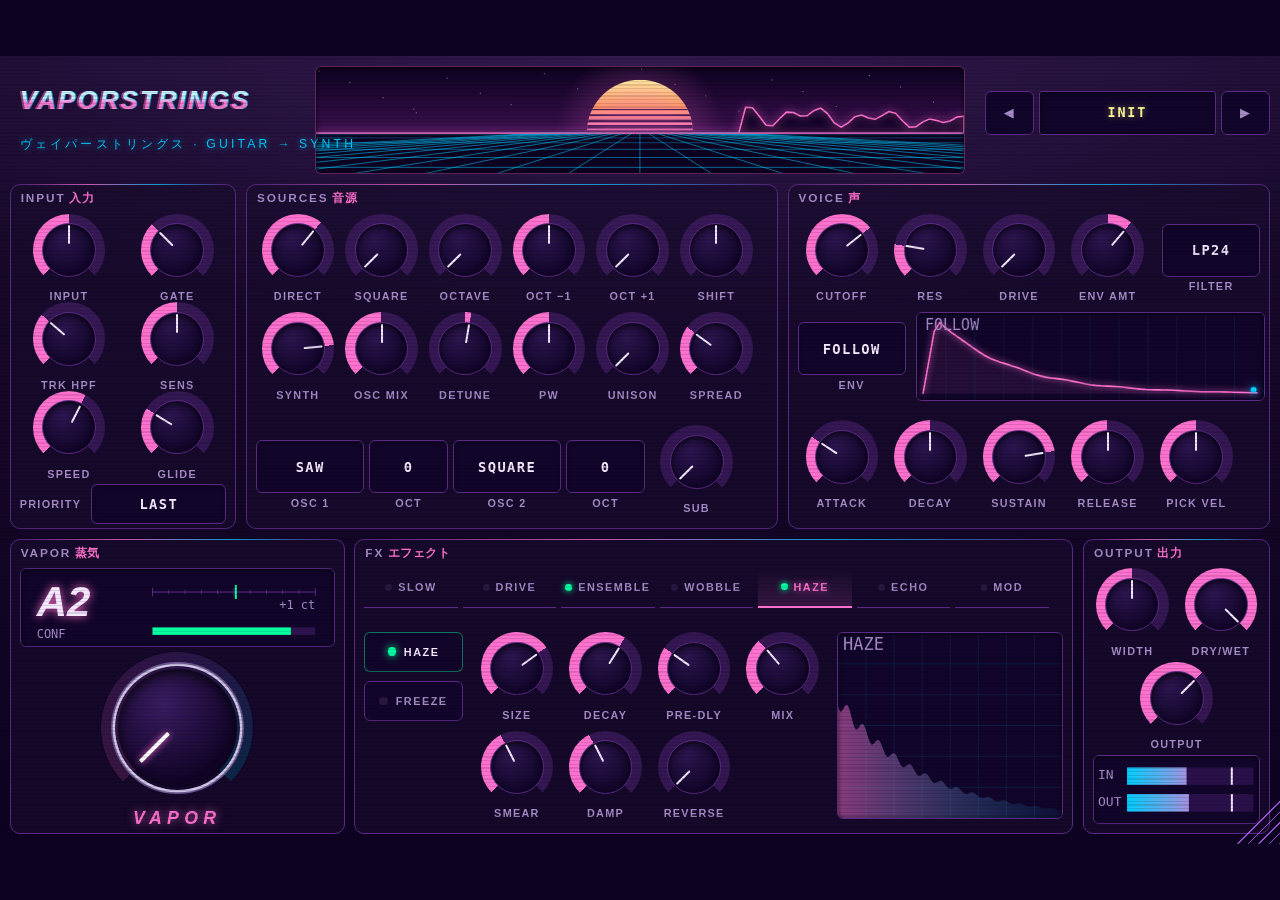
==== commit bca47d7b: "feat(vaporstrings): Phase 2.1.8 modulation - LFOs + VAPOR macro Implemented: Lfo (sine/tri/saw/squar" ====
--- a/plugins/vaporstrings/Design/index.html
+++ b/plugins/vaporstrings/Design/index.html
@@ -1287,9 +1287,18 @@
   }
 
   /* ---------------------------------------------------------------- formatting */
+  /* synced LFO rate → note value (mirrors vs::Lfo::syncedCyclesPerBeat) */
+  function syncedDivision(rateHz) {
+    var c = Math.pow(2, Math.round(Math.log2(clamp(rateHz, 1 / 16, 8))));
+    var whole = 1 / (4 * c);                 // fraction of a whole note per cycle
+    return whole >= 1 ? whole + "/1" : "1/" + Math.round(1 / whole);
+  }
+
   function fmt(id, v) {
     var d = META[id];
     if (!d) return String(v);
+    var m = /^lfo([12])_rate$/.exec(id);
+    if (m && params["lfo" + m[1] + "_sync"] && params["lfo" + m[1] + "_sync"].get()) return syncedDivision(v);
     if (d.type === "choice") return d.choices[Math.round(v)] || "";
     if (d.type === "bool") return v ? "ON" : "OFF";
     switch (d.fmt) {
@@ -1441,6 +1450,8 @@
     }, { passive: false });
 
     p.onChange(draw);
+    var syncId = id.replace(/_rate$/, "_sync");
+    if (/^lfo[12]_rate$/.test(id) && params[syncId]) params[syncId].onChange(function () { if (showing) showValue(true); });
     draw();
   }
 
@@ -1516,6 +1527,8 @@
       var on;
       if (view === "fx-mod") on = Math.abs(params.lfo1_amt.get()) > 0.001 || Math.abs(params.lfo2_amt.get()) > 0.001;
       else on = !!params[TAB_POWER[view]].get();
+      // VAPOR engages Haze + Wobble above 2 % (vs::VaporMacro) — show it on the tabs
+      if ((view === "fx-haze" || view === "fx-wob") && params.vapor.get() > 0.02) on = true;
       t.classList.toggle("is-on", on);
       t.classList.toggle("is-frozen", view === "fx-haze" && on && !!params.haze_freeze.get());
     });
@@ -1523,7 +1536,7 @@
   $all(".vs-tab").forEach(function (t) {
     t.addEventListener("click", function () { selectFx(t.getAttribute("data-tab")); });
   });
-  ["slow_on", "drive_on", "ens_on", "wob_on", "haze_on", "echo_on", "haze_freeze", "lfo1_amt", "lfo2_amt"]
+  ["slow_on", "drive_on", "ens_on", "wob_on", "haze_on", "echo_on", "haze_freeze", "lfo1_amt", "lfo2_amt", "vapor"]
     .forEach(function (id) { params[id].onChange(refreshTabLeds); });
 
   /* ---------------------------------------------------------------- presets */
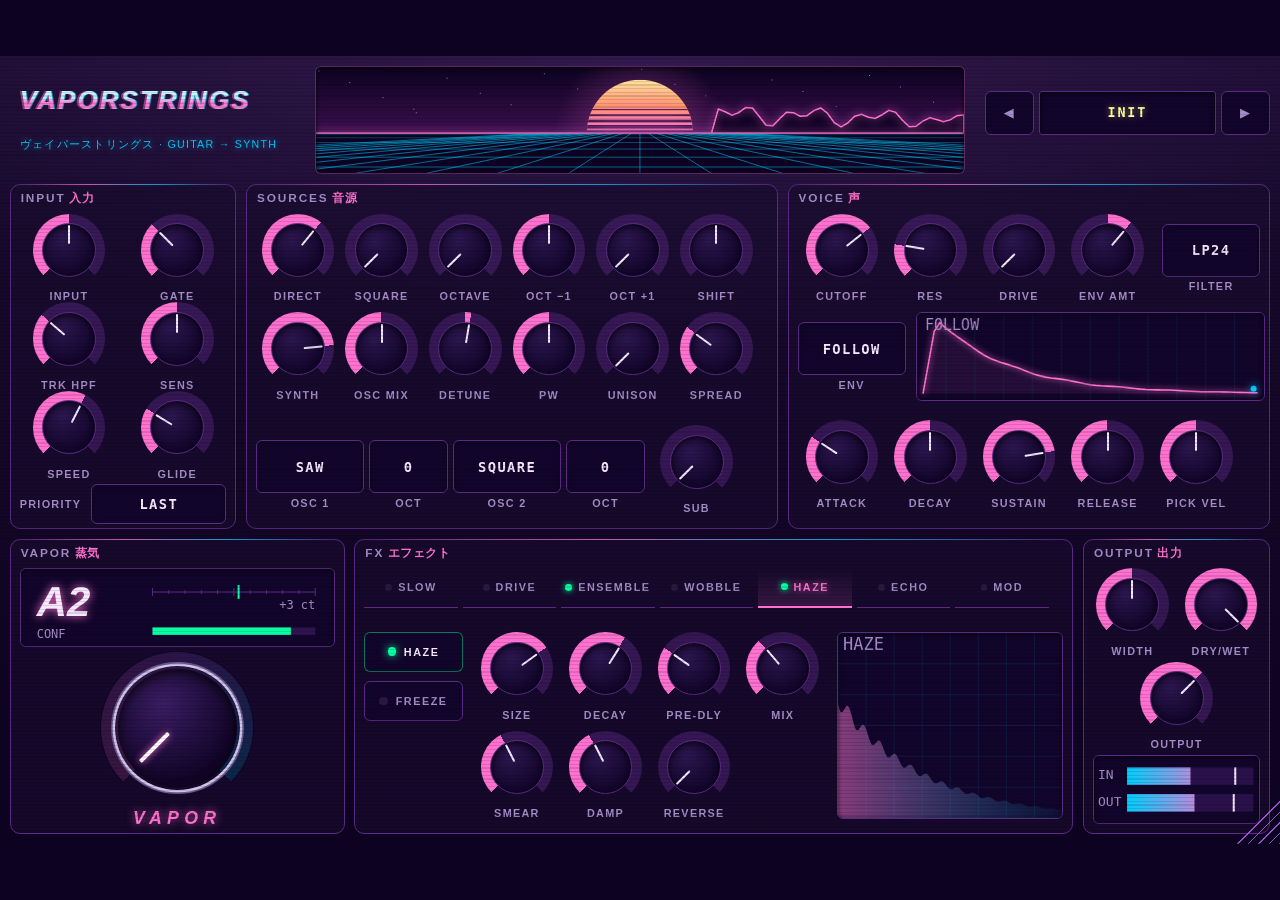
==== commit 4376fd89: "test(vaporstrings): automated test phase - all gates pass Build + integrated pluginval (strictness 5" ====
--- a/plugins/vaporstrings/Design/index.html
+++ b/plugins/vaporstrings/Design/index.html
@@ -332,7 +332,7 @@
 }
 #ctl-subtitle {
   display: flex; align-items: center;
-  font-size: .62rem; color: var(--accent-2); letter-spacing: .26em; white-space: nowrap;
+  font-size: .54rem; color: var(--accent-2); letter-spacing: .12em; white-space: nowrap; overflow: hidden;
   text-shadow: 0 0 .4rem rgba(1, 205, 254, .6);
 }
 
